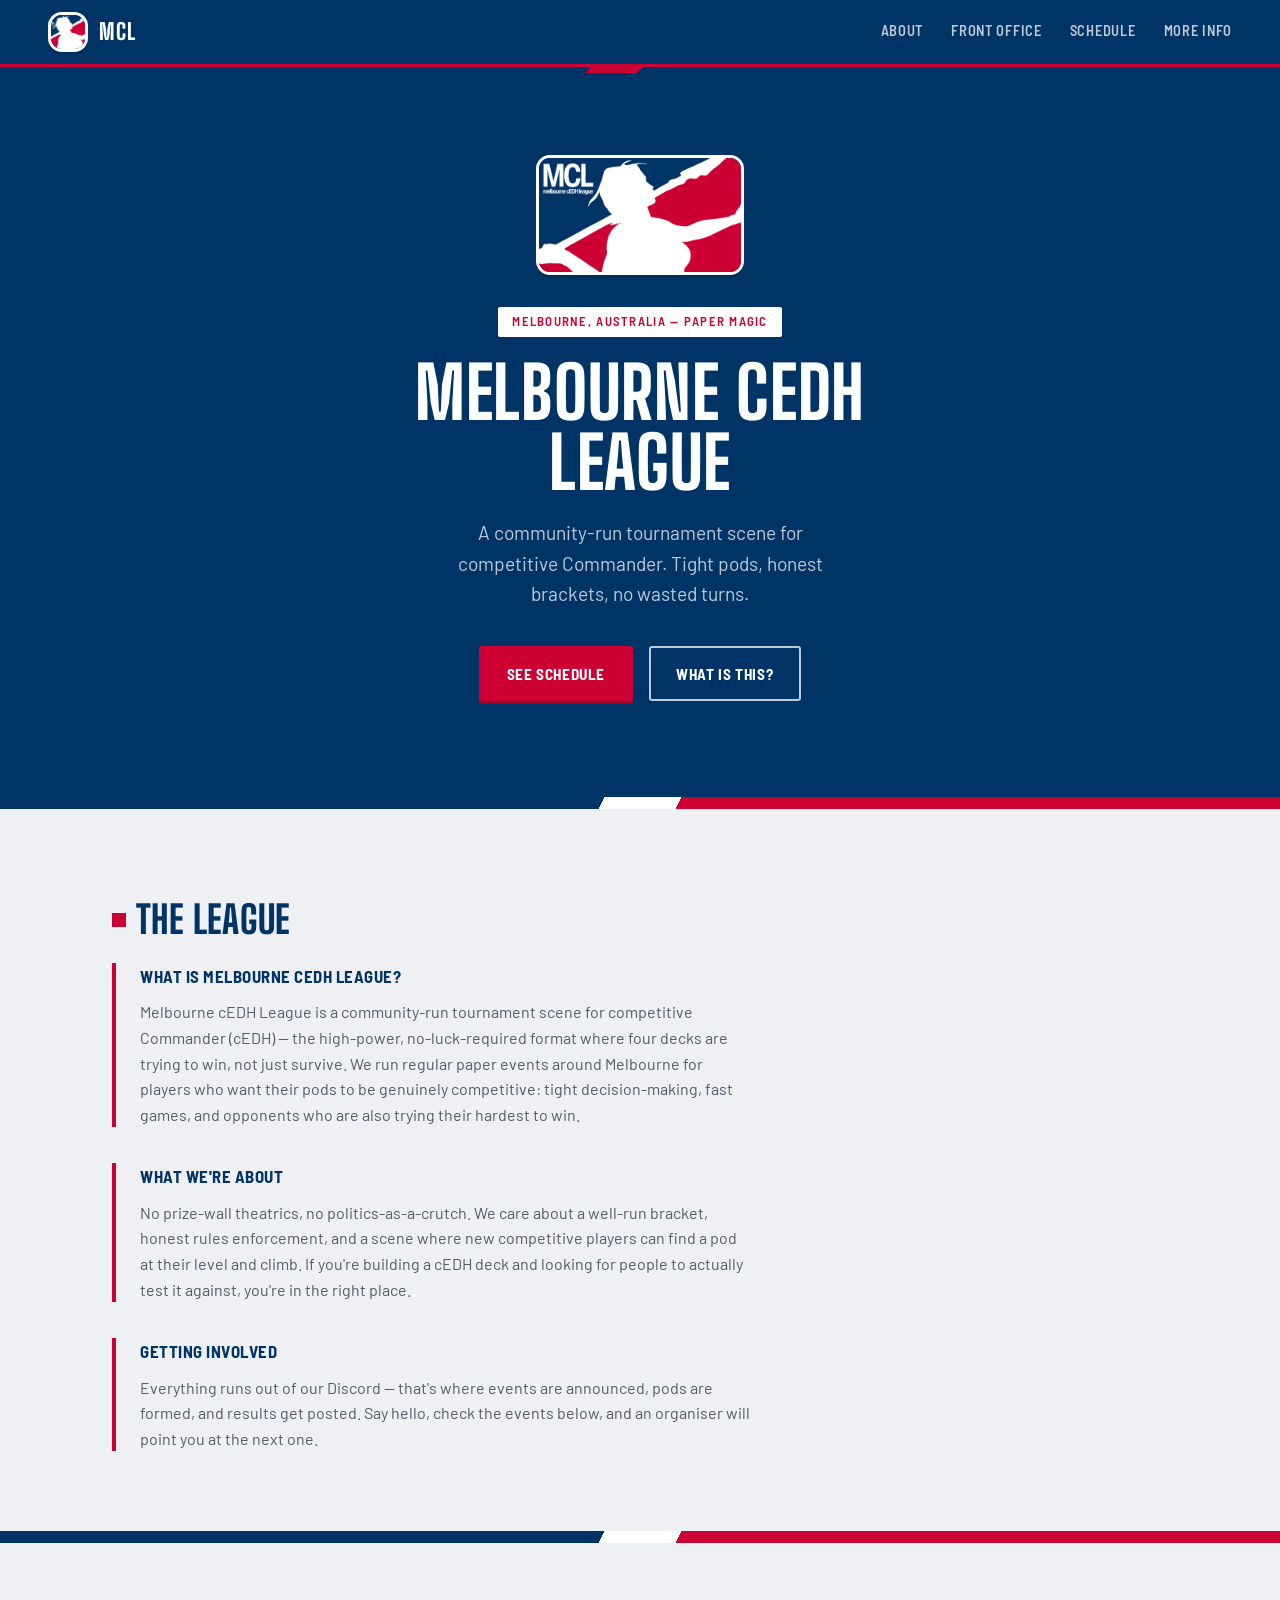
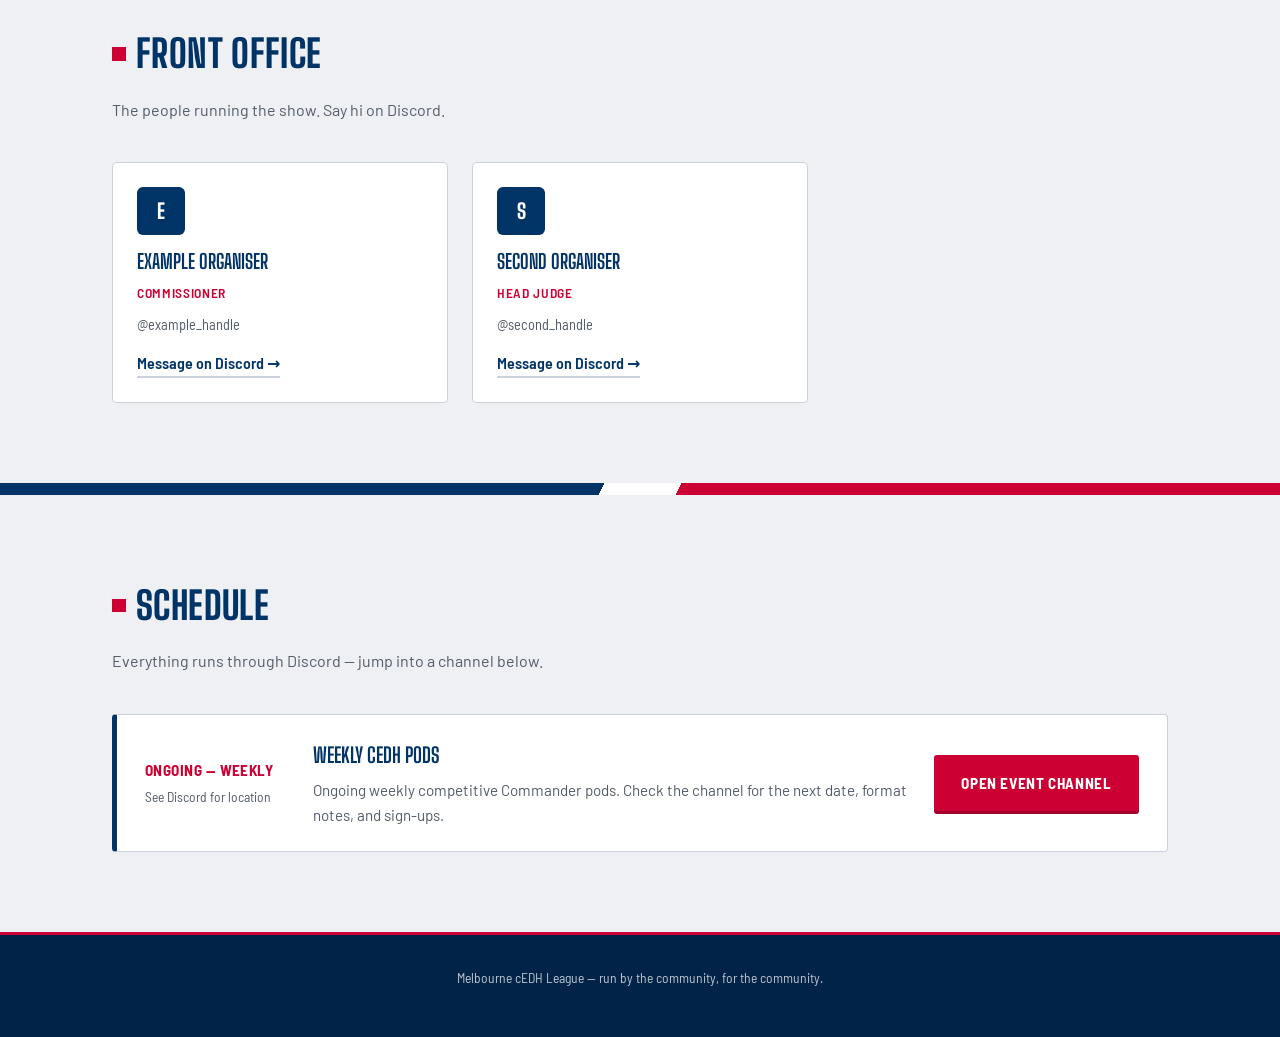
==== index.html @ 37b0671e "Redesign site with MLB-style branding, add More Info page Replace the neon-poster look with a navy/r" ====
<!doctype html>
<html lang="en">
<head>
  <meta charset="UTF-8" />
  <meta name="viewport" content="width=device-width, initial-scale=1" />
  <title>Melbourne cEDH League</title>
  <meta name="description" content="Melbourne cEDH League — a community-run competitive Commander tournament scene in Melbourne, Australia." />

  <link rel="icon" href="assets/favicon.svg" type="image/svg+xml" />

  <link rel="preconnect" href="https://fonts.googleapis.com" />
  <link rel="preconnect" href="https://fonts.gstatic.com" crossorigin />
  <link href="https://fonts.googleapis.com/css2?family=Big+Shoulders+Display:wght@700;800&family=Barlow:wght@400;500;600&family=Barlow+Semi+Condensed:wght@600;700&display=swap" rel="stylesheet" />

  <link rel="stylesheet" href="css/style.css" />
</head>
<body>
  <header class="site-header">
    <a class="brand" href="index.html#top" aria-label="Melbourne cEDH League — home">
      <span class="brand-patch patch-frame" aria-hidden="true"><img src="logo.png" alt="" /></span>
      <span class="brand-text" aria-hidden="true">MCL</span>
    </a>
    <nav class="site-nav">
      <a href="#about">About</a>
      <a href="#organisers">Front Office</a>
      <a href="#events">Schedule</a>
      <a href="info.html">More Info</a>
    </nav>
  </header>

  <main id="top">
    <section class="hero">
      <div class="hero-inner">
        <span class="hero-patch patch-frame" aria-hidden="true">
          <img src="logo.png" alt="Melbourne cEDH League" />
        </span>
        <p class="eyebrow">Melbourne, Australia — paper Magic</p>
        <h1 class="nameplate">Melbourne cEDH League</h1>
        <p class="hero-sub">
          A community-run tournament scene for competitive Commander.
          Tight pods, honest brackets, no wasted turns.
        </p>
        <div class="hero-actions">
          <a class="btn btn-primary" href="#events">See schedule</a>
          <a class="btn btn-ghost" href="#about">What is this?</a>
        </div>
      </div>
    </section>

    <div class="diagonal-rule" aria-hidden="true"></div>

    <section id="about" class="section">
      <h2 class="section-title">The League</h2>
      <div id="about-content" class="about-grid">
        <p class="loading">Loading…</p>
      </div>
    </section>

    <div class="diagonal-rule" aria-hidden="true"></div>

    <section id="organisers" class="section">
      <h2 class="section-title">Front Office</h2>
      <p class="section-lede">The people running the show. Say hi on Discord.</p>
      <ul id="organisers-list" class="roster-grid" role="list">
        <li class="loading">Loading…</li>
      </ul>
    </section>

    <div class="diagonal-rule" aria-hidden="true"></div>

    <section id="events" class="section">
      <h2 class="section-title">Schedule</h2>
      <p class="section-lede">Everything runs through Discord — jump into a channel below.</p>
      <ul id="events-list" class="schedule-list" role="list">
        <li class="loading">Loading…</li>
      </ul>
    </section>
  </main>

  <footer class="site-footer">
    <p>Melbourne cEDH League — run by the community, for the community.</p>
  </footer>

  <script src="vendor/js-yaml.min.js"></script>
  <script src="js/main.js"></script>
</body>
</html>
---- css/style.css ----
/* ========================================================================
   Melbourne cEDH League — tokens
   Palette sampled directly from logo.png (navy / red / white split).
   ======================================================================== */

:root {
  --navy: #003366;
  --navy-deep: #002347;
  --red: #cc0033;
  --red-deep: #a3002a;
  --chalk: #ffffff;
  --paper: #eef0f4;
  --ink: #14181f;
  --ink-dim: #525b68;
  --rule: #cbd2dc;
  --on-navy-dim: rgba(255, 255, 255, 0.74);

  --font-display: "Big Shoulders Display", system-ui, sans-serif;
  --font-body: "Barlow", system-ui, sans-serif;
  --font-utility: "Barlow Semi Condensed", system-ui, sans-serif;

  --max-w: 72rem;
  --edge: clamp(1.25rem, 4vw, 3rem);
  --radius: 14px;
}

/* ========================================================================
   Reset
   ======================================================================== */

*, *::before, *::after { box-sizing: border-box; }
html { color-scheme: light; }

body {
  margin: 0;
  background: var(--paper);
  color: var(--ink);
  font-family: var(--font-body);
  font-size: 1rem;
  line-height: 1.6;
  -webkit-font-smoothing: antialiased;
}

h1, h2, h3, p, ul { margin: 0; }
ul { padding: 0; list-style: none; }
a { color: inherit; }
img { max-width: 100%; display: block; }

a:focus-visible,
button:focus-visible,
summary:focus-visible {
  outline: 3px solid var(--red);
  outline-offset: 3px;
}

@media (prefers-reduced-motion: reduce) {
  *, *::before, *::after {
    animation-duration: 0.001ms !important;
    animation-iteration-count: 1 !important;
    transition-duration: 0.001ms !important;
  }
}

/* ========================================================================
   Patch frame — the signature element: a rounded, keylined plaque, the way
   the logo's own rectangle would sit on a jersey sleeve. Used for the header
   lockup, the hero mark, roster monograms, and the More Info doc callout.
   ======================================================================== */

.patch-frame {
  display: block;
  border-radius: var(--radius);
  overflow: hidden;
  background: var(--navy);
  border: 3px solid var(--chalk);
  box-shadow: 0 2px 0 rgba(0, 0, 0, 0.15);
}

/* ========================================================================
   Header
   ======================================================================== */

.site-header {
  position: sticky;
  top: 0;
  z-index: 100;
  display: flex;
  align-items: center;
  justify-content: space-between;
  gap: 1rem;
  padding: 0.75rem var(--edge);
  background: var(--navy);
  border-bottom: 3px solid var(--red);
}

.brand {
  display: flex;
  align-items: center;
  gap: 0.7rem;
  text-decoration: none;
}

.brand-patch {
  width: 2.5rem;
  height: 2.5rem;
  flex: none;
}

.brand-patch img {
  width: 100%;
  height: 100%;
  object-fit: cover;
}

.brand-text {
  font-family: var(--font-display);
  font-weight: 800;
  text-transform: uppercase;
  letter-spacing: 0.06em;
  font-size: 1.4rem;
  line-height: 1;
  color: var(--chalk);
}

.site-nav {
  display: flex;
  gap: clamp(0.9rem, 3vw, 1.75rem);
  font-family: var(--font-utility);
  font-weight: 600;
  font-size: 0.9rem;
  text-transform: uppercase;
  letter-spacing: 0.05em;
}

.site-nav a {
  text-decoration: none;
  color: var(--on-navy-dim);
  position: relative;
  padding-bottom: 3px;
  transition: color 0.15s ease;
}

.site-nav a::after {
  content: "";
  position: absolute;
  left: 0;
  right: 100%;
  bottom: -3px;
  height: 3px;
  background: var(--red);
  transition: right 0.2s ease;
}

.site-nav a:hover,
.site-nav a:focus-visible,
.site-nav a[aria-current="page"] {
  color: var(--chalk);
}

.site-nav a:hover::after,
.site-nav a:focus-visible::after,
.site-nav a[aria-current="page"]::after {
  right: 0;
}

@media (max-width: 30rem) {
  .site-header {
    flex-wrap: wrap;
    row-gap: 0.6rem;
  }

  .site-nav {
    width: 100%;
    justify-content: center;
    gap: 0.6rem 1.1rem;
    font-size: 0.8rem;
  }

  .site-nav a {
    white-space: nowrap;
  }
}

/* ========================================================================
   Hero
   ======================================================================== */

.hero {
  padding: clamp(3rem, 9vw, 5.5rem) var(--edge) clamp(3.5rem, 9vw, 6rem);
  background:
    linear-gradient(135deg, var(--navy) 46%, var(--red) 46%, var(--red) 50%, var(--navy) 50%) top / 100% 6px no-repeat,
    var(--navy);
  text-align: center;
}

.hero-inner {
  max-width: 40rem;
  margin: 0 auto;
  display: flex;
  flex-direction: column;
  align-items: center;
}

.hero-patch {
  width: clamp(9rem, 28vw, 13rem);
  margin-bottom: 2rem;
}

.eyebrow {
  font-family: var(--font-utility);
  font-weight: 600;
  color: var(--red);
  background: var(--chalk);
  display: inline-block;
  padding: 0.3rem 0.9rem;
  letter-spacing: 0.1em;
  text-transform: uppercase;
  font-size: 0.8rem;
  margin-bottom: 1.25rem;
  border-radius: 2px;
}

h1.nameplate {
  font-family: var(--font-display);
  font-weight: 800;
  font-size: clamp(2.4rem, 8vw, 4.5rem);
  line-height: 0.98;
  letter-spacing: 0.01em;
  text-transform: uppercase;
  color: var(--chalk);
  margin: 0 0 1.25rem;
}

.hero-sub {
  font-size: clamp(1.05rem, 2vw, 1.2rem);
  color: var(--on-navy-dim);
  max-width: 38ch;
  margin-bottom: 2.25rem;
}

.hero-actions {
  display: flex;
  flex-wrap: wrap;
  justify-content: center;
  gap: 1rem;
}

/* ========================================================================
   Buttons
   ======================================================================== */

.btn {
  display: inline-flex;
  align-items: center;
  gap: 0.5rem;
  padding: 0.85rem 1.6rem;
  font-family: var(--font-utility);
  font-weight: 700;
  font-size: 0.95rem;
  text-transform: uppercase;
  letter-spacing: 0.04em;
  text-decoration: none;
  border-radius: 3px;
  border: 2px solid transparent;
  transition: transform 0.15s ease, box-shadow 0.15s ease, background 0.15s ease;
}

.btn-primary {
  background: var(--red);
  color: var(--chalk);
  box-shadow: 0 3px 0 var(--red-deep);
}

.btn-primary:hover {
  background: var(--red-deep);
  transform: translateY(-2px);
  box-shadow: 0 5px 0 var(--red-deep);
}

.btn-primary:active {
  transform: translateY(0);
  box-shadow: 0 1px 0 var(--red-deep);
}

.btn-ghost {
  background: transparent;
  color: var(--chalk);
  border-color: var(--on-navy-dim);
}

.btn-ghost:hover {
  border-color: var(--chalk);
  background: rgba(255, 255, 255, 0.08);
}

/* On paper backgrounds, ghost buttons need dark ink instead of chalk */
.section .btn-ghost {
  color: var(--navy);
  border-color: var(--rule);
}

.section .btn-ghost:hover {
  border-color: var(--navy);
  background: rgba(0, 51, 102, 0.06);
}

/* ========================================================================
   Diagonal rule — the logo's white diagonal, restated as a section divider
   ======================================================================== */

.diagonal-rule {
  height: 12px;
  background: linear-gradient(
    115deg,
    var(--navy) 0%, var(--navy) 47%,
    var(--chalk) 47%, var(--chalk) 53%,
    var(--red) 53%, var(--red) 100%
  );
}

/* ========================================================================
   Section scaffolding
   ======================================================================== */

.section {
  max-width: var(--max-w);
  margin: 0 auto;
  padding: clamp(3rem, 8vw, 5rem) var(--edge);
}

.section-title {
  display: flex;
  align-items: center;
  gap: 0.65rem;
  font-family: var(--font-display);
  font-weight: 800;
  font-size: clamp(1.7rem, 4vw, 2.4rem);
  text-transform: uppercase;
  letter-spacing: 0.01em;
  color: var(--navy);
  margin-bottom: 0.75rem;
}

.section-title::before {
  content: "";
  width: 0.85rem;
  height: 0.85rem;
  background: var(--red);
  flex: none;
}

.section-lede {
  color: var(--ink-dim);
  max-width: 50ch;
  margin-bottom: 2.5rem;
}

.loading {
  font-family: var(--font-utility);
  color: var(--ink-dim);
}

/* ========================================================================
   About ("The League")
   ======================================================================== */

.about-grid {
  display: grid;
  gap: 2.25rem;
}

.about-block {
  border-left: 4px solid var(--red);
  padding-left: 1.5rem;
}

.about-block h3 {
  font-family: var(--font-utility);
  font-weight: 700;
  font-size: 1.05rem;
  color: var(--navy);
  text-transform: uppercase;
  letter-spacing: 0.03em;
  margin-bottom: 0.6rem;
}

.about-block p {
  color: var(--ink-dim);
  max-width: 68ch;
  white-space: pre-line;
}

/* ========================================================================
   Front Office (organisers)
   ======================================================================== */

.roster-grid {
  display: grid;
  grid-template-columns: repeat(auto-fill, minmax(16rem, 1fr));
  gap: 1.5rem;
}

.roster-card {
  background: var(--chalk);
  border: 1px solid var(--rule);
  border-radius: 4px;
  padding: 1.5rem;
  display: flex;
  flex-direction: column;
  gap: 0.6rem;
}

.roster-monogram {
  width: 3rem;
  height: 3rem;
  display: grid;
  place-items: center;
  background: var(--navy);
  border-radius: 6px;
  font-family: var(--font-display);
  font-weight: 800;
  font-size: 1.3rem;
  color: var(--chalk);
  margin-bottom: 0.4rem;
}

.roster-card h3 {
  font-family: var(--font-display);
  font-weight: 700;
  font-size: 1.25rem;
  color: var(--navy);
  text-transform: uppercase;
  line-height: 1.05;
}

.roster-role {
  font-family: var(--font-utility);
  font-weight: 600;
  color: var(--red);
  text-transform: uppercase;
  letter-spacing: 0.05em;
  font-size: 0.85rem;
}

.roster-handle {
  font-family: var(--font-utility);
  color: var(--ink-dim);
  font-size: 0.9rem;
}

.roster-link {
  text-decoration: none;
  font-family: var(--font-utility);
  font-weight: 600;
  color: var(--navy);
  border-bottom: 2px solid var(--rule);
  align-self: flex-start;
  margin-top: 0.25rem;
  transition: color 0.15s ease, border-color 0.15s ease;
}

.roster-link:hover,
.roster-link:focus-visible {
  color: var(--red);
  border-color: var(--red);
}

/* ========================================================================
   Schedule (events)
   ======================================================================== */

.schedule-list {
  display: flex;
  flex-direction: column;
  gap: 1.25rem;
}

.schedule-row {
  background: var(--chalk);
  border: 1px solid var(--rule);
  border-left: 5px solid var(--navy);
  border-radius: 4px;
  padding: 1.5rem 1.75rem;
  display: grid;
  grid-template-columns: 9rem 1fr auto;
  gap: 1.5rem;
  align-items: center;
}

.schedule-when {
  font-family: var(--font-utility);
  font-variant-numeric: tabular-nums;
}

.schedule-date {
  font-weight: 700;
  color: var(--red);
  text-transform: uppercase;
  letter-spacing: 0.03em;
  font-size: 0.95rem;
}

.schedule-venue {
  color: var(--ink-dim);
  font-size: 0.85rem;
  margin-top: 0.2rem;
}

.schedule-body h3 {
  font-family: var(--font-display);
  font-weight: 700;
  font-size: 1.3rem;
  color: var(--navy);
  text-transform: uppercase;
  margin-bottom: 0.4rem;
}

.schedule-body p {
  color: var(--ink-dim);
  font-size: 0.95rem;
  white-space: pre-line;
}

.schedule-row .btn {
  justify-self: end;
}

@media (max-width: 42rem) {
  .schedule-row {
    grid-template-columns: 1fr;
    justify-items: start;
  }

  .schedule-row .btn {
    justify-self: start;
  }
}

/* ========================================================================
   More Info page
   ======================================================================== */

.page-hero {
  padding: clamp(2.5rem, 7vw, 4rem) var(--edge);
  background:
    linear-gradient(135deg, var(--navy) 46%, var(--red) 46%, var(--red) 50%, var(--navy) 50%) top / 100% 6px no-repeat,
    var(--navy);
  text-align: center;
}

.page-hero .nameplate {
  font-family: var(--font-display);
  font-weight: 800;
  font-size: clamp(2rem, 6vw, 3.2rem);
  text-transform: uppercase;
  color: var(--chalk);
  margin-bottom: 0.5rem;
}

.page-hero p {
  color: var(--on-navy-dim);
  max-width: 42ch;
  margin: 0 auto;
}

.primer-grid {
  display: grid;
  gap: 2.25rem;
}

.primer-block {
  border-left: 4px solid var(--navy);
  padding-left: 1.5rem;
}

.primer-block h3 {
  font-family: var(--font-utility);
  font-weight: 700;
  font-size: 1.05rem;
  color: var(--navy);
  text-transform: uppercase;
  letter-spacing: 0.03em;
  margin-bottom: 0.6rem;
}

.primer-block p {
  color: var(--ink-dim);
  max-width: 68ch;
  white-space: pre-line;
}

.faq-list {
  display: flex;
  flex-direction: column;
  gap: 0.75rem;
}

.faq-item {
  background: var(--chalk);
  border: 1px solid var(--rule);
  border-radius: 4px;
  overflow: hidden;
}

.faq-item summary {
  cursor: pointer;
  list-style: none;
  padding: 1.1rem 1.5rem;
  font-family: var(--font-utility);
  font-weight: 700;
  font-size: 1.02rem;
  color: var(--navy);
  display: flex;
  align-items: center;
  gap: 0.75rem;
}

.faq-item summary::-webkit-details-marker { display: none; }

.faq-item summary::before {
  content: "";
  flex: none;
  width: 0.65rem;
  height: 0.65rem;
  background: var(--red);
  transform: rotate(45deg);
  transition: transform 0.15s ease;
}

.faq-item[open] summary::before {
  transform: rotate(90deg);
}

.faq-item p {
  padding: 0 1.5rem 1.25rem calc(1.5rem + 0.65rem + 0.75rem);
  color: var(--ink-dim);
  white-space: pre-line;
}

.doc-callout {
  background: var(--navy);
  border-radius: var(--radius);
  border: 3px solid var(--chalk);
  box-shadow: 0 2px 0 rgba(0, 0, 0, 0.15);
  padding: clamp(1.75rem, 5vw, 2.5rem);
  text-align: center;
}

.doc-callout p {
  color: var(--on-navy-dim);
  max-width: 46ch;
  margin: 0 auto 1.5rem;
}

.doc-callout .btn-primary {
  box-shadow: 0 3px 0 var(--red-deep);
}

/* ========================================================================
   Footer
   ======================================================================== */

.site-footer {
  padding: 2rem var(--edge) 3rem;
  text-align: center;
  font-family: var(--font-utility);
  font-size: 0.85rem;
  color: var(--on-navy-dim);
  background: var(--navy-deep);
  border-top: 3px solid var(--red);
}
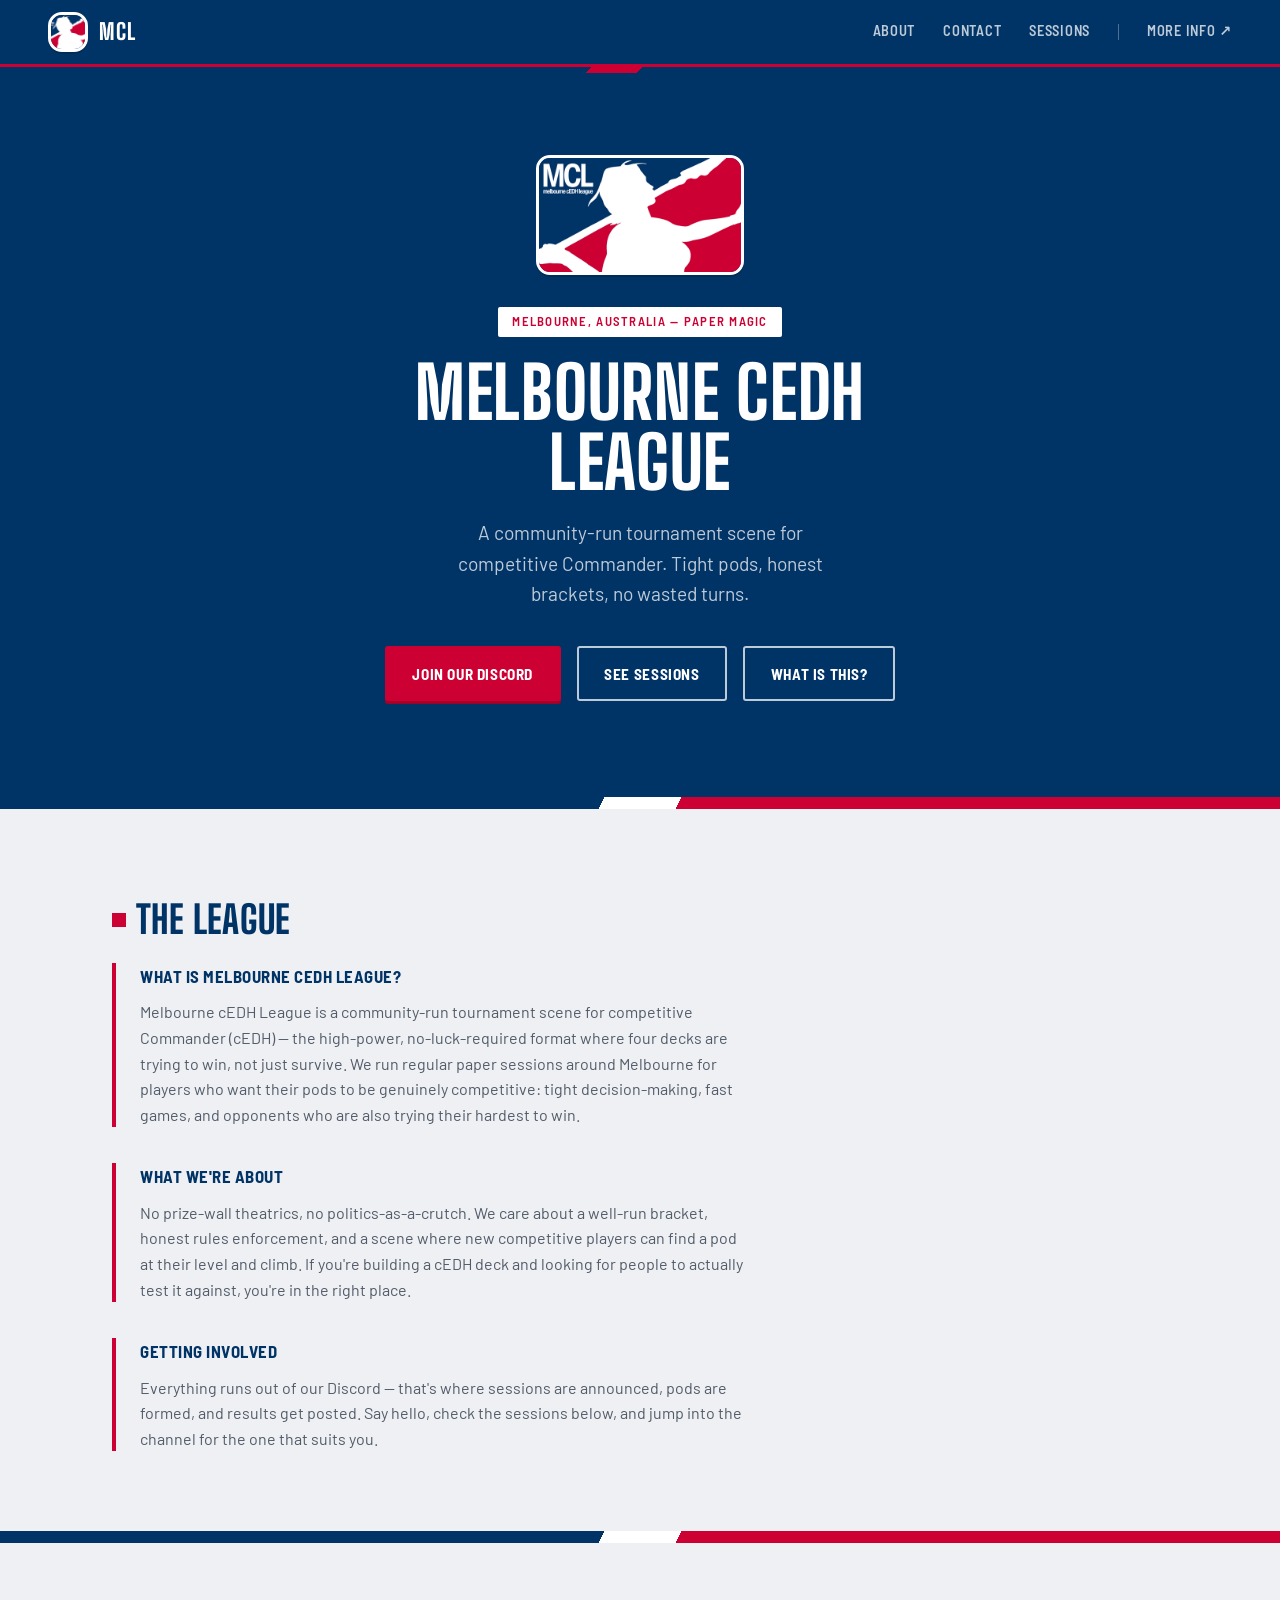
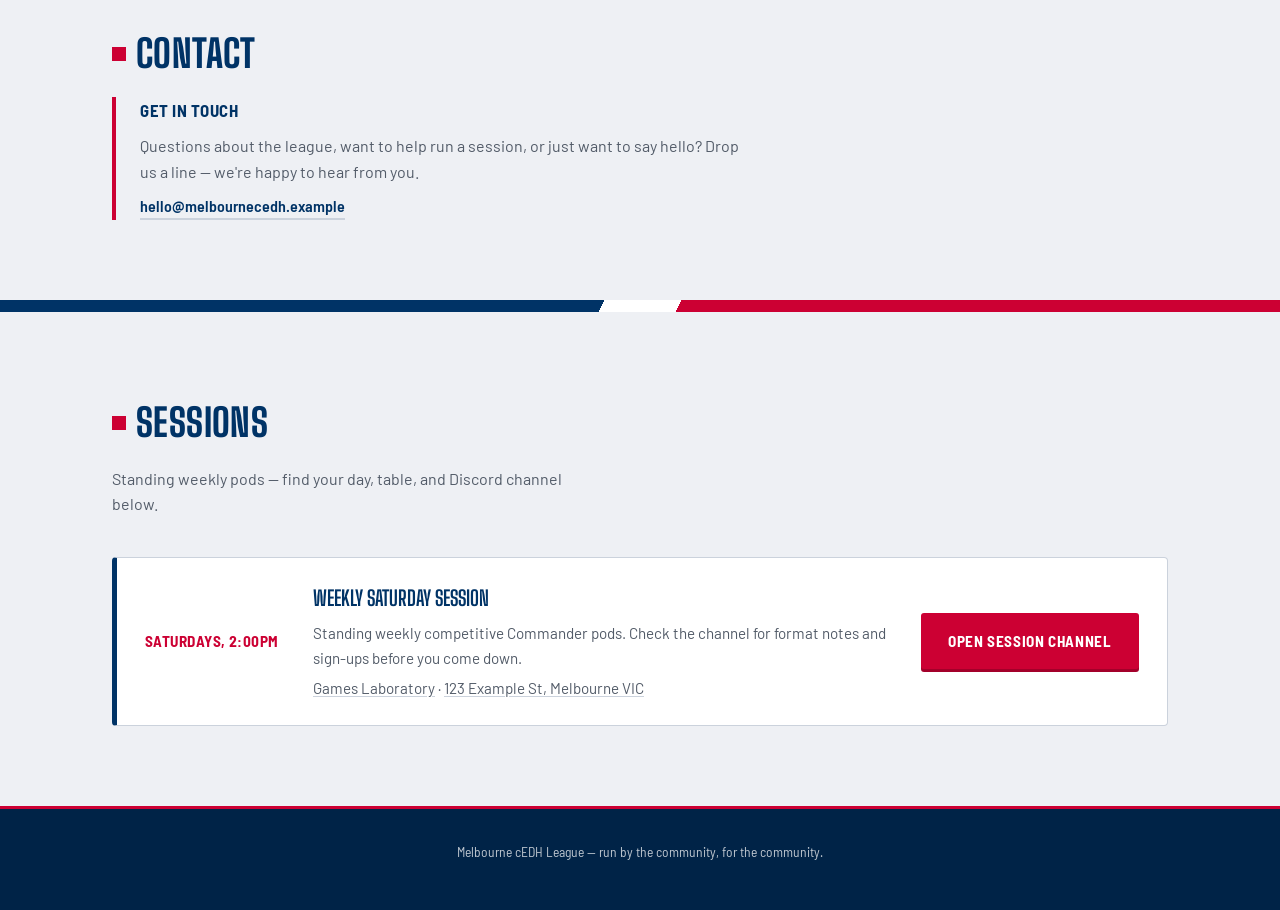
==== commit ec4f69d6: "Replace Front Office with Contact, reframe events as standing Sessions Front Office (organiser roste" ====
--- a/index.html
+++ b/index.html
@@ -22,9 +22,10 @@
     </a>
     <nav class="site-nav">
       <a href="#about">About</a>
-      <a href="#organisers">Front Office</a>
-      <a href="#events">Schedule</a>
-      <a href="info.html">More Info</a>
+      <a href="#contact">Contact</a>
+      <a href="#sessions">Sessions</a>
+      <span class="nav-divider" aria-hidden="true"></span>
+      <a href="info.html">More Info <span aria-hidden="true">↗</span></a>
     </nav>
   </header>
 
@@ -41,7 +42,8 @@
           Tight pods, honest brackets, no wasted turns.
         </p>
         <div class="hero-actions">
-          <a class="btn btn-primary" href="#events">See schedule</a>
+          <a class="btn btn-primary" href="https://discord.gg/BtbW4StcfY" target="_blank" rel="noopener noreferrer">Join our Discord</a>
+          <a class="btn btn-ghost" href="#sessions">See sessions</a>
           <a class="btn btn-ghost" href="#about">What is this?</a>
         </div>
       </div>
@@ -58,20 +60,19 @@
 
     <div class="diagonal-rule" aria-hidden="true"></div>
 
-    <section id="organisers" class="section">
-      <h2 class="section-title">Front Office</h2>
-      <p class="section-lede">The people running the show. Say hi on Discord.</p>
-      <ul id="organisers-list" class="roster-grid" role="list">
-        <li class="loading">Loading…</li>
-      </ul>
+    <section id="contact" class="section">
+      <h2 class="section-title">Contact</h2>
+      <div id="contact-content" class="about-grid">
+        <p class="loading">Loading…</p>
+      </div>
     </section>
 
     <div class="diagonal-rule" aria-hidden="true"></div>
 
-    <section id="events" class="section">
-      <h2 class="section-title">Schedule</h2>
-      <p class="section-lede">Everything runs through Discord — jump into a channel below.</p>
-      <ul id="events-list" class="schedule-list" role="list">
+    <section id="sessions" class="section">
+      <h2 class="section-title">Sessions</h2>
+      <p class="section-lede">Standing weekly pods — find your day, table, and Discord channel below.</p>
+      <ul id="sessions-list" class="session-list" role="list">
         <li class="loading">Loading…</li>
       </ul>
     </section>
--- a/css/style.css
+++ b/css/style.css
@@ -124,12 +124,21 @@
 
 .site-nav {
   display: flex;
+  align-items: center;
   gap: clamp(0.9rem, 3vw, 1.75rem);
   font-family: var(--font-utility);
   font-weight: 600;
   font-size: 0.9rem;
   text-transform: uppercase;
   letter-spacing: 0.05em;
+}
+
+.nav-divider {
+  width: 1px;
+  height: 1.1em;
+  background: var(--on-navy-dim);
+  opacity: 0.4;
+  flex: none;
 }
 
 .site-nav a {
@@ -179,6 +188,10 @@
   .site-nav a {
     white-space: nowrap;
   }
+
+  .nav-divider {
+    display: none;
+  }
 }
 
 /* ========================================================================
@@ -390,92 +403,34 @@
   white-space: pre-line;
 }
 
-/* ========================================================================
-   Front Office (organisers)
-   ======================================================================== */
-
-.roster-grid {
-  display: grid;
-  grid-template-columns: repeat(auto-fill, minmax(16rem, 1fr));
-  gap: 1.5rem;
-}
-
-.roster-card {
-  background: var(--chalk);
-  border: 1px solid var(--rule);
-  border-radius: 4px;
-  padding: 1.5rem;
-  display: flex;
-  flex-direction: column;
-  gap: 0.6rem;
-}
-
-.roster-monogram {
-  width: 3rem;
-  height: 3rem;
-  display: grid;
-  place-items: center;
-  background: var(--navy);
-  border-radius: 6px;
-  font-family: var(--font-display);
-  font-weight: 800;
-  font-size: 1.3rem;
-  color: var(--chalk);
-  margin-bottom: 0.4rem;
-}
-
-.roster-card h3 {
-  font-family: var(--font-display);
-  font-weight: 700;
-  font-size: 1.25rem;
-  color: var(--navy);
-  text-transform: uppercase;
-  line-height: 1.05;
-}
-
-.roster-role {
+.contact-link {
+  display: inline-block;
+  text-decoration: none;
   font-family: var(--font-utility);
   font-weight: 600;
-  color: var(--red);
-  text-transform: uppercase;
-  letter-spacing: 0.05em;
-  font-size: 0.85rem;
-}
-
-.roster-handle {
-  font-family: var(--font-utility);
-  color: var(--ink-dim);
-  font-size: 0.9rem;
-}
-
-.roster-link {
-  text-decoration: none;
-  font-family: var(--font-utility);
-  font-weight: 600;
   color: var(--navy);
   border-bottom: 2px solid var(--rule);
-  align-self: flex-start;
-  margin-top: 0.25rem;
+  margin-top: 0.5rem;
   transition: color 0.15s ease, border-color 0.15s ease;
 }
 
-.roster-link:hover,
-.roster-link:focus-visible {
+.contact-link:hover,
+.contact-link:focus-visible {
   color: var(--red);
   border-color: var(--red);
 }
 
 /* ========================================================================
-   Schedule (events)
-   ======================================================================== */
-
-.schedule-list {
+   Sessions (standing weekly slots)
+   ======================================================================== */
+
+.session-list {
   display: flex;
   flex-direction: column;
   gap: 1.25rem;
 }
 
-.schedule-row {
+.session-row {
   background: var(--chalk);
   border: 1px solid var(--rule);
   border-left: 5px solid var(--navy);
@@ -487,12 +442,12 @@
   align-items: center;
 }
 
-.schedule-when {
+.session-when {
   font-family: var(--font-utility);
   font-variant-numeric: tabular-nums;
 }
 
-.schedule-date {
+.session-time {
   font-weight: 700;
   color: var(--red);
   text-transform: uppercase;
@@ -500,13 +455,27 @@
   font-size: 0.95rem;
 }
 
-.schedule-venue {
+.session-venue {
   color: var(--ink-dim);
   font-size: 0.85rem;
-  margin-top: 0.2rem;
-}
-
-.schedule-body h3 {
+  margin-top: 0.4rem;
+}
+
+.session-venue a {
+  color: inherit;
+  text-decoration: underline;
+  text-decoration-color: var(--rule);
+  text-underline-offset: 2px;
+  transition: color 0.15s ease, text-decoration-color 0.15s ease;
+}
+
+.session-venue a:hover,
+.session-venue a:focus-visible {
+  color: var(--navy);
+  text-decoration-color: var(--navy);
+}
+
+.session-body h3 {
   font-family: var(--font-display);
   font-weight: 700;
   font-size: 1.3rem;
@@ -515,23 +484,23 @@
   margin-bottom: 0.4rem;
 }
 
-.schedule-body p {
+.session-body p {
   color: var(--ink-dim);
   font-size: 0.95rem;
   white-space: pre-line;
 }
 
-.schedule-row .btn {
+.session-row .btn {
   justify-self: end;
 }
 
 @media (max-width: 42rem) {
-  .schedule-row {
+  .session-row {
     grid-template-columns: 1fr;
     justify-items: start;
   }
 
-  .schedule-row .btn {
+  .session-row .btn {
     justify-self: start;
   }
 }
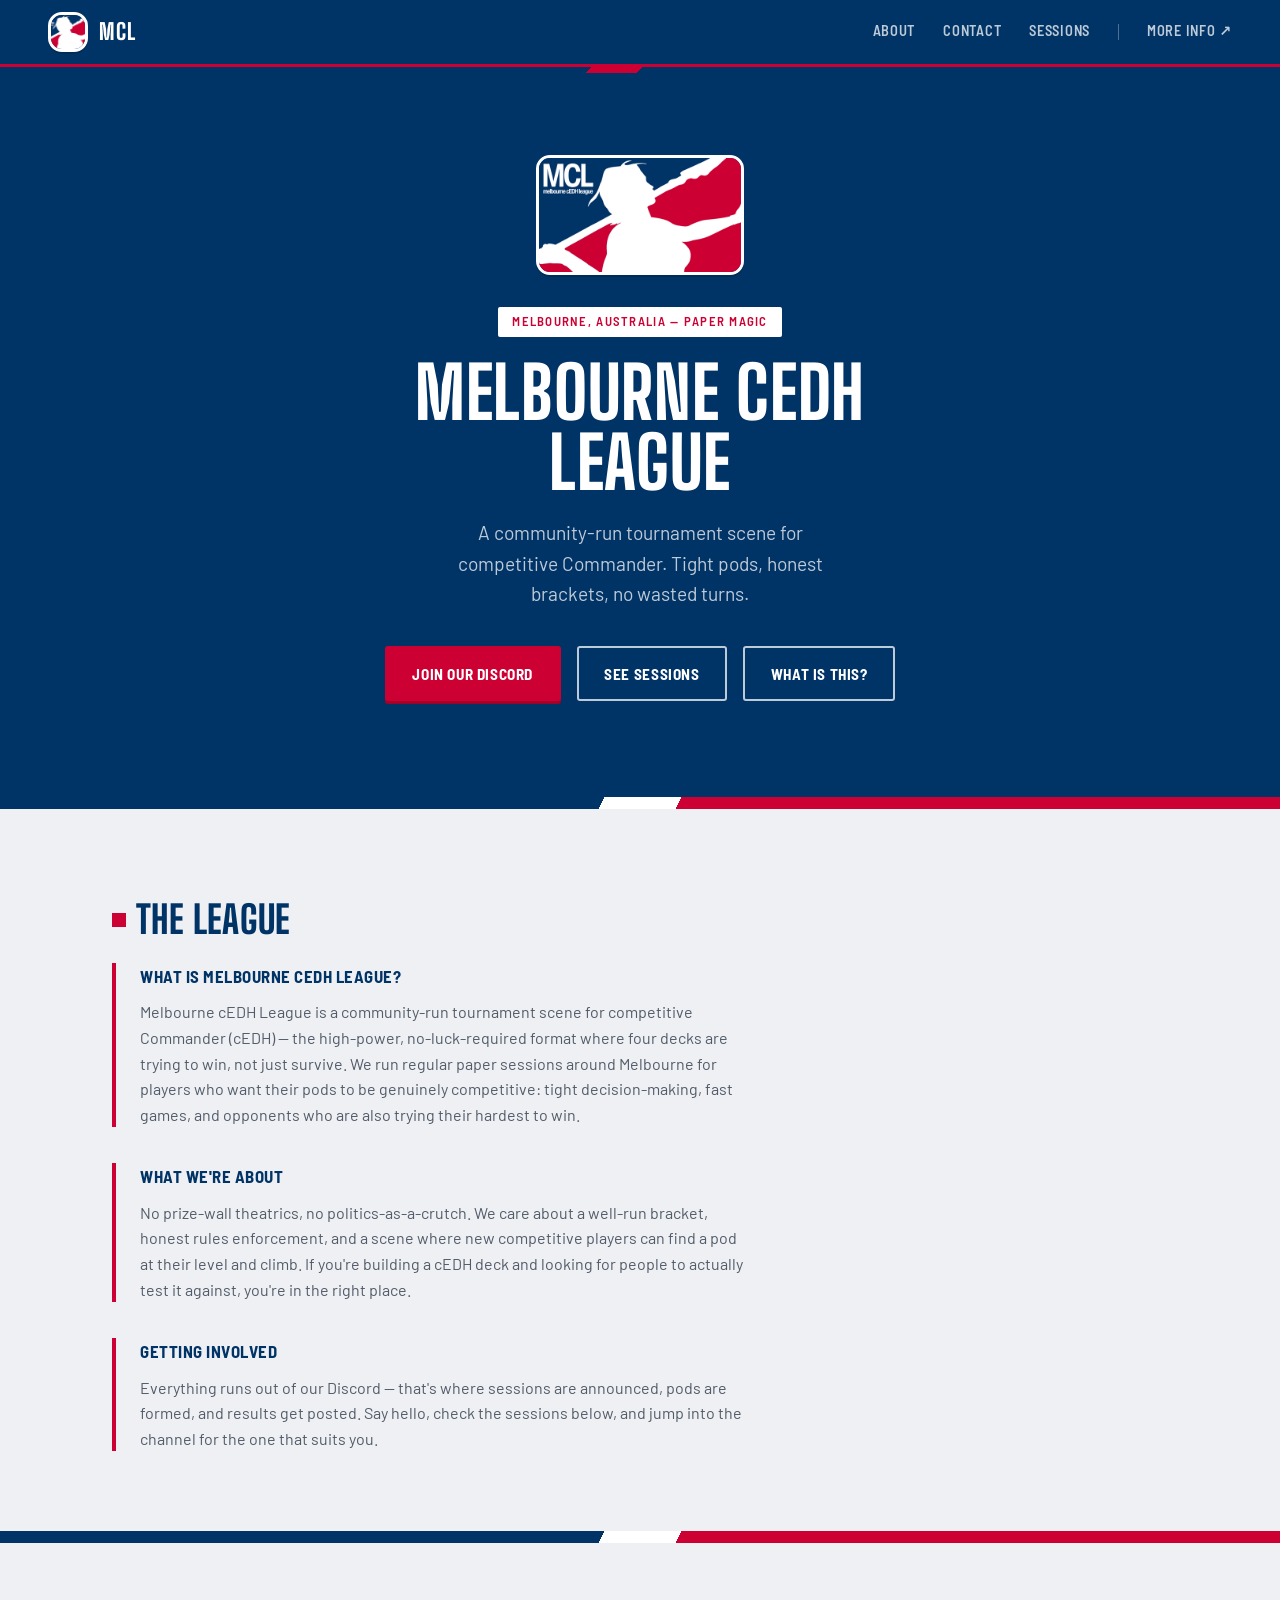
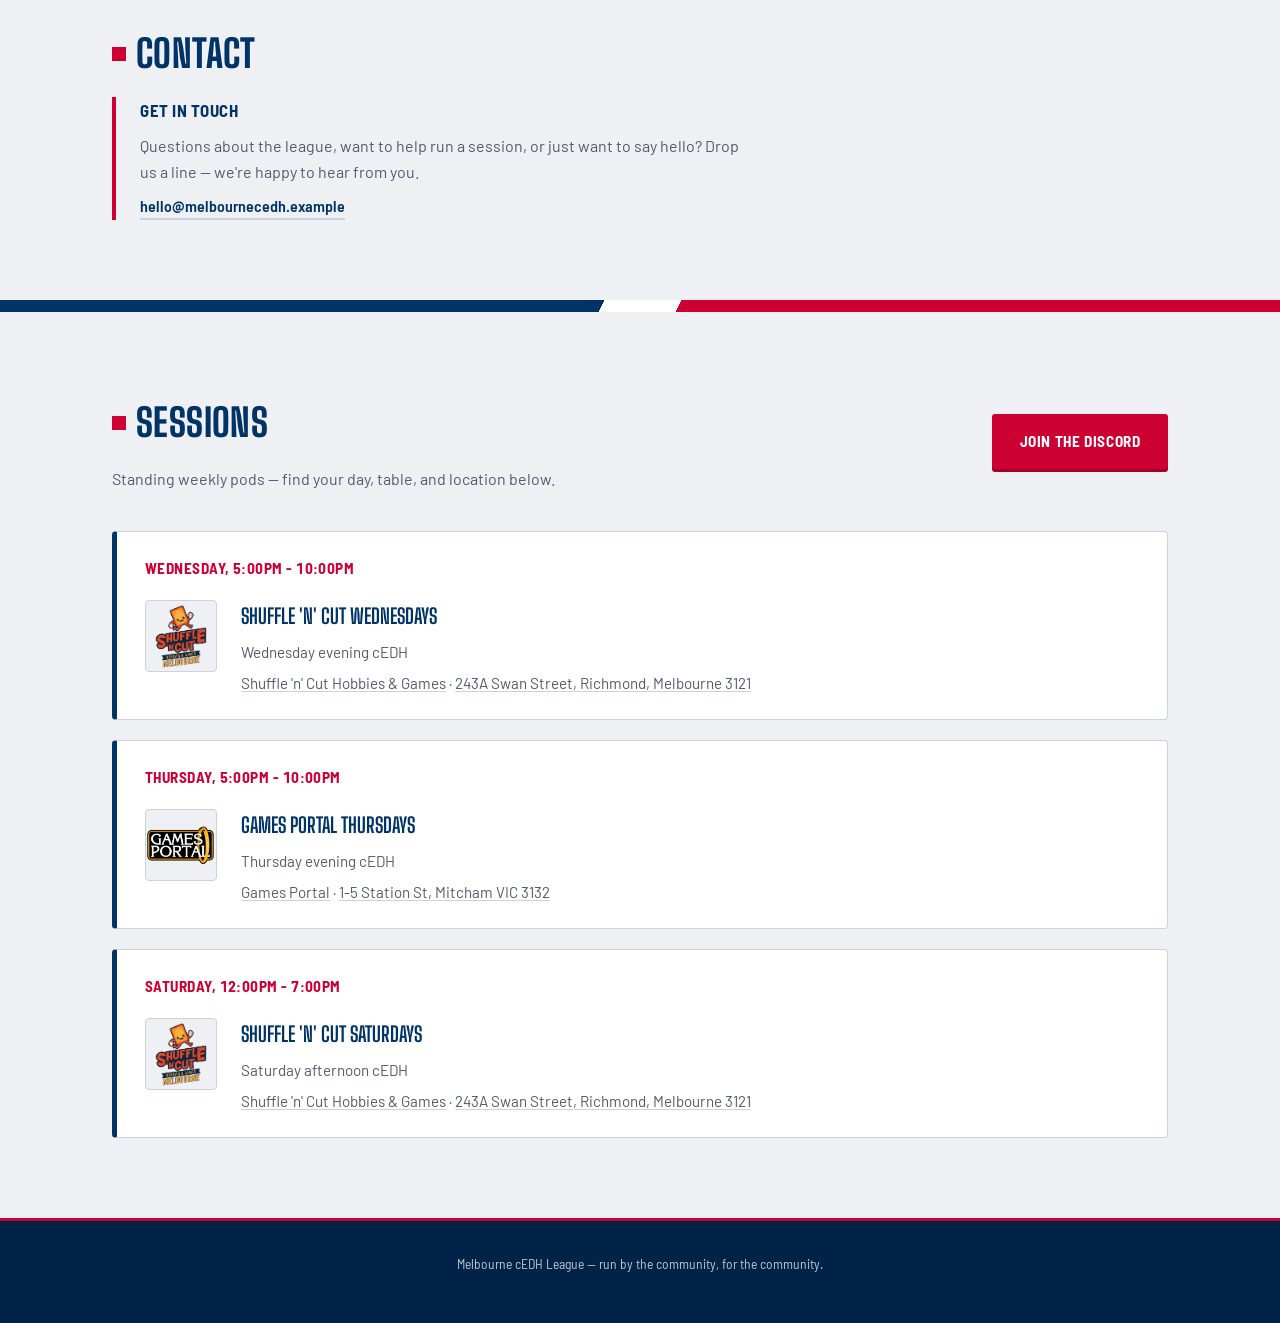
==== commit 2e2e4055: "Add shop logos to session cards, move Discord CTA to section heading Sessions now show a fixed-size," ====
--- a/index.html
+++ b/index.html
@@ -70,8 +70,13 @@
     <div class="diagonal-rule" aria-hidden="true"></div>
 
     <section id="sessions" class="section">
-      <h2 class="section-title">Sessions</h2>
-      <p class="section-lede">Standing weekly pods — find your day, table, and Discord channel below.</p>
+      <div class="section-head">
+        <div>
+          <h2 class="section-title">Sessions</h2>
+          <p class="section-lede">Standing weekly pods — find your day, table, and location below.</p>
+        </div>
+        <div id="sessions-cta"></div>
+      </div>
       <ul id="sessions-list" class="session-list" role="list">
         <li class="loading">Loading…</li>
       </ul>
--- a/css/style.css
+++ b/css/style.css
@@ -341,6 +341,19 @@
   padding: clamp(3rem, 8vw, 5rem) var(--edge);
 }
 
+.section-head {
+  display: flex;
+  align-items: center;
+  justify-content: space-between;
+  flex-wrap: wrap;
+  gap: 1rem 1.5rem;
+  margin-bottom: 2.5rem;
+}
+
+.section-head .section-lede {
+  margin-bottom: 0;
+}
+
 .section-title {
   display: flex;
   align-items: center;
@@ -436,23 +449,48 @@
   border-left: 5px solid var(--navy);
   border-radius: 4px;
   padding: 1.5rem 1.75rem;
-  display: grid;
-  grid-template-columns: 9rem 1fr auto;
-  gap: 1.5rem;
-  align-items: center;
-}
-
-.session-when {
+  display: flex;
+  flex-direction: column;
+  gap: 1.25rem;
+}
+
+.session-time {
   font-family: var(--font-utility);
   font-variant-numeric: tabular-nums;
-}
-
-.session-time {
   font-weight: 700;
   color: var(--red);
   text-transform: uppercase;
   letter-spacing: 0.03em;
   font-size: 0.95rem;
+}
+
+.session-main {
+  display: flex;
+  align-items: flex-start;
+  gap: 1.5rem;
+}
+
+.session-logo {
+  flex-shrink: 0;
+  width: 4.5rem;
+  height: 4.5rem;
+  display: flex;
+  align-items: center;
+  justify-content: center;
+  background: var(--paper);
+  border: 1px solid var(--rule);
+  border-radius: 4px;
+  overflow: hidden;
+}
+
+.session-logo img {
+  max-width: 100%;
+  max-height: 100%;
+  object-fit: contain;
+}
+
+.session-body {
+  min-width: 0;
 }
 
 .session-venue {
@@ -490,18 +528,9 @@
   white-space: pre-line;
 }
 
-.session-row .btn {
-  justify-self: end;
-}
-
-@media (max-width: 42rem) {
-  .session-row {
-    grid-template-columns: 1fr;
-    justify-items: start;
-  }
-
-  .session-row .btn {
-    justify-self: start;
+@media (max-width: 26rem) {
+  .session-main {
+    flex-direction: column;
   }
 }
 
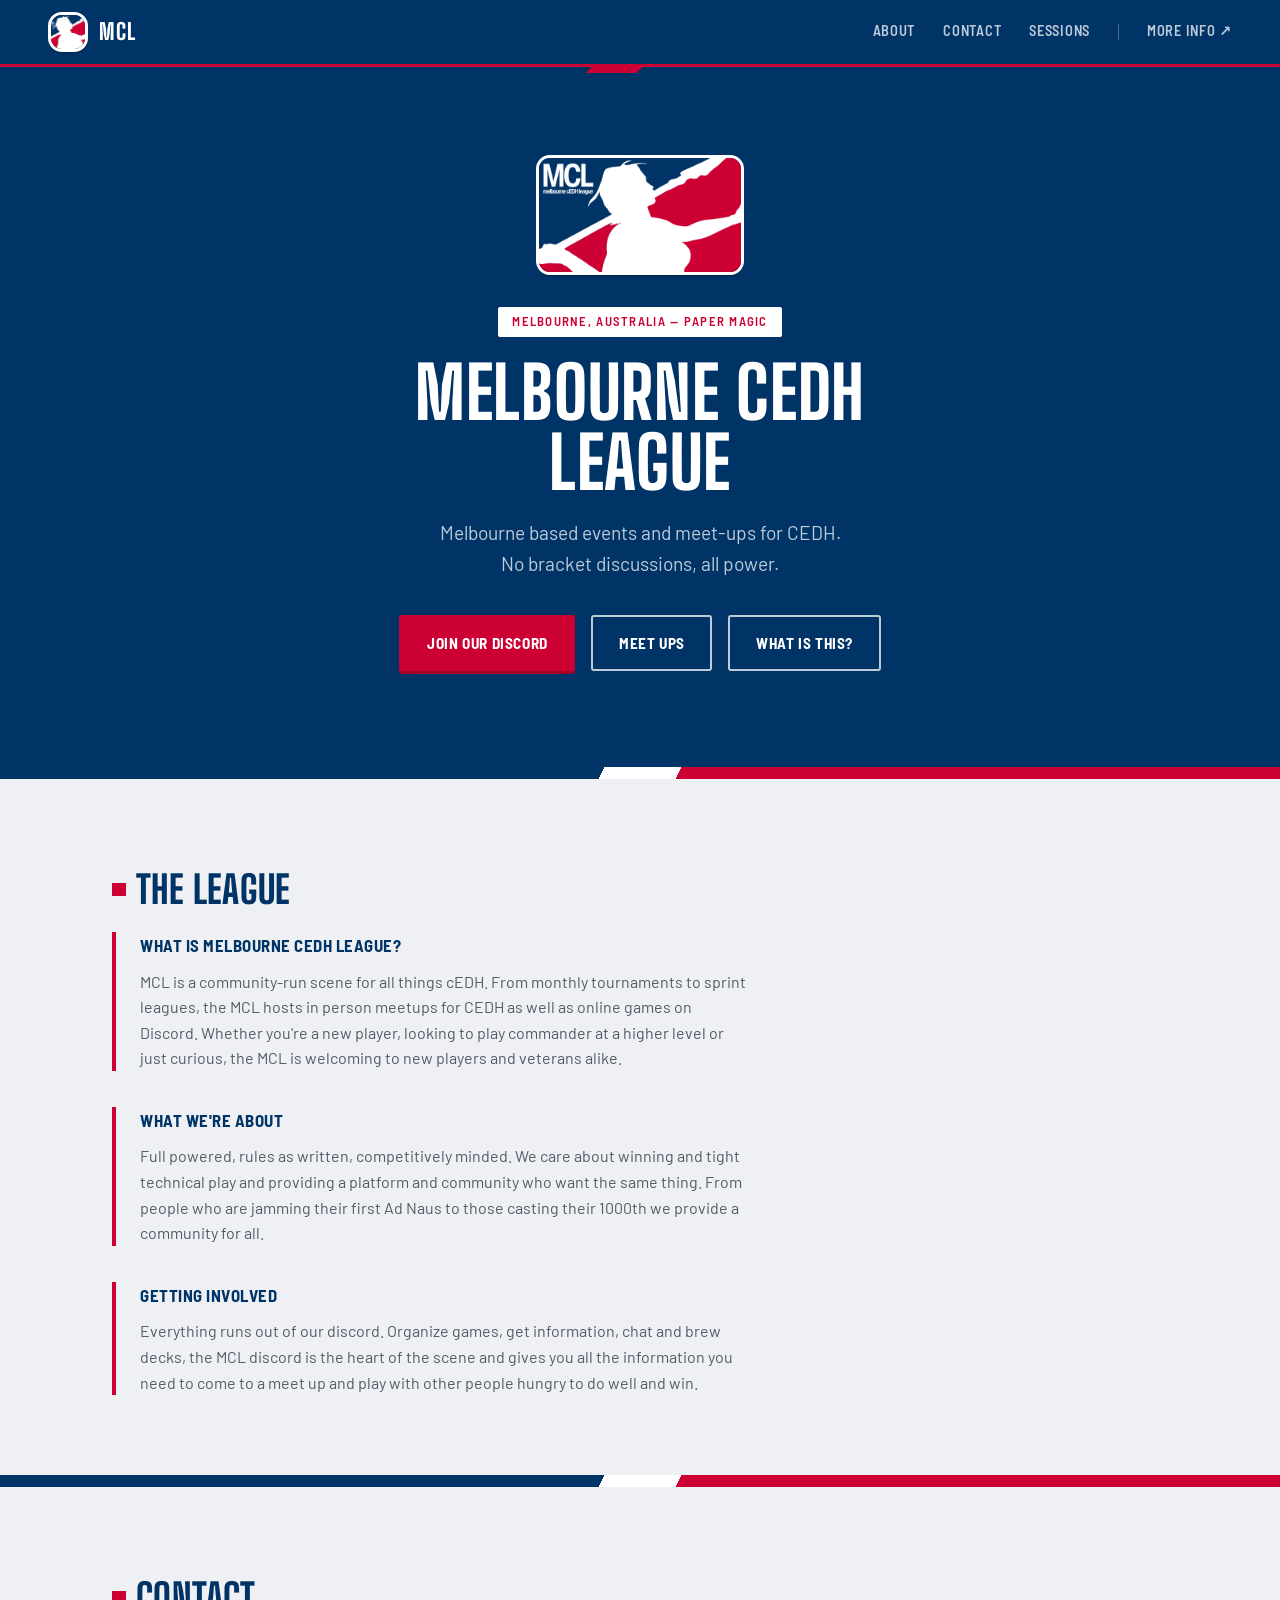
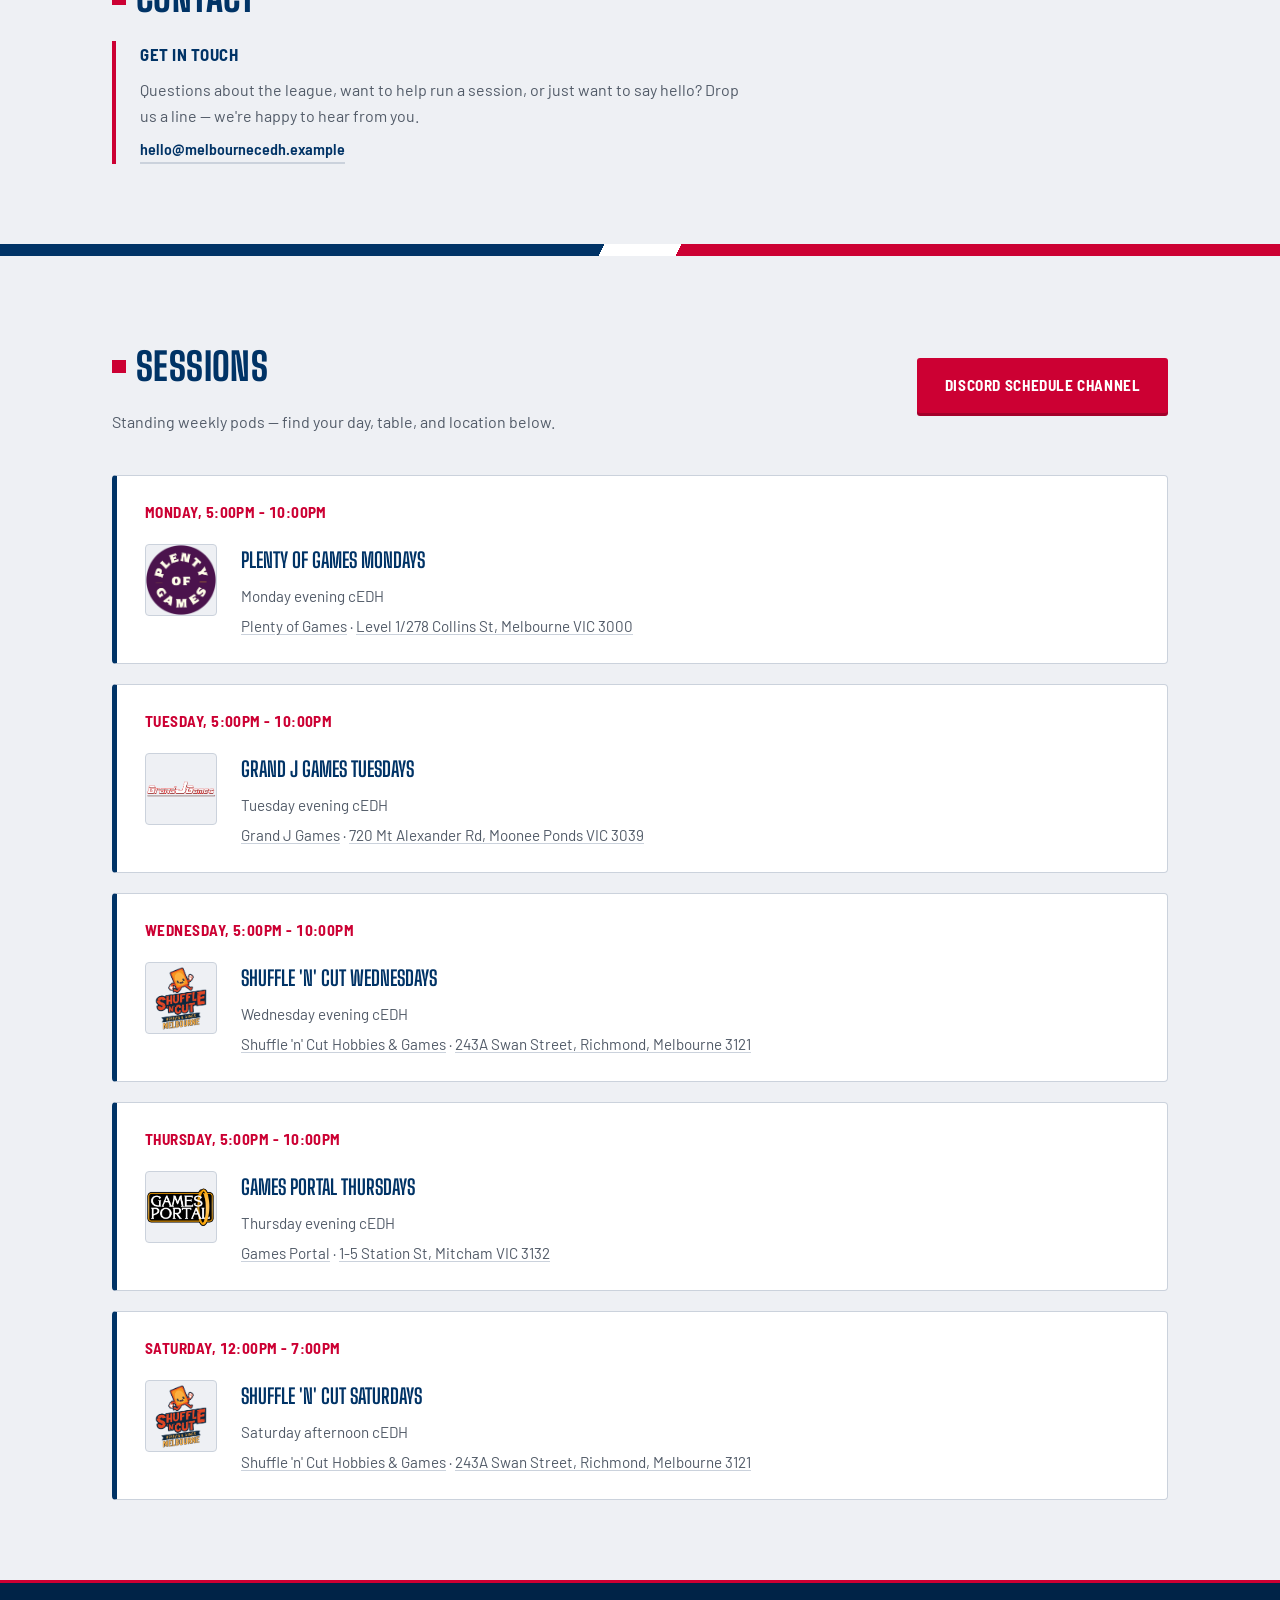
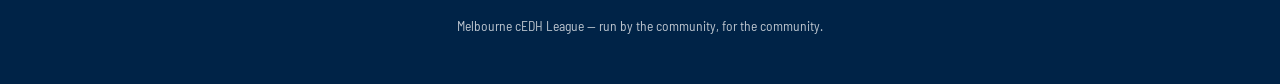
==== commit 293fe99e: "Updated copy" ====
--- a/index.html
+++ b/index.html
@@ -38,12 +38,11 @@
         <p class="eyebrow">Melbourne, Australia — paper Magic</p>
         <h1 class="nameplate">Melbourne cEDH League</h1>
         <p class="hero-sub">
-          A community-run tournament scene for competitive Commander.
-          Tight pods, honest brackets, no wasted turns.
+          Melbourne based events and meet-ups for CEDH. No bracket discussions, all power.
         </p>
         <div class="hero-actions">
           <a class="btn btn-primary" href="https://discord.gg/BtbW4StcfY" target="_blank" rel="noopener noreferrer">Join our Discord</a>
-          <a class="btn btn-ghost" href="#sessions">See sessions</a>
+          <a class="btn btn-ghost" href="#sessions">Meet ups</a>
           <a class="btn btn-ghost" href="#about">What is this?</a>
         </div>
       </div>
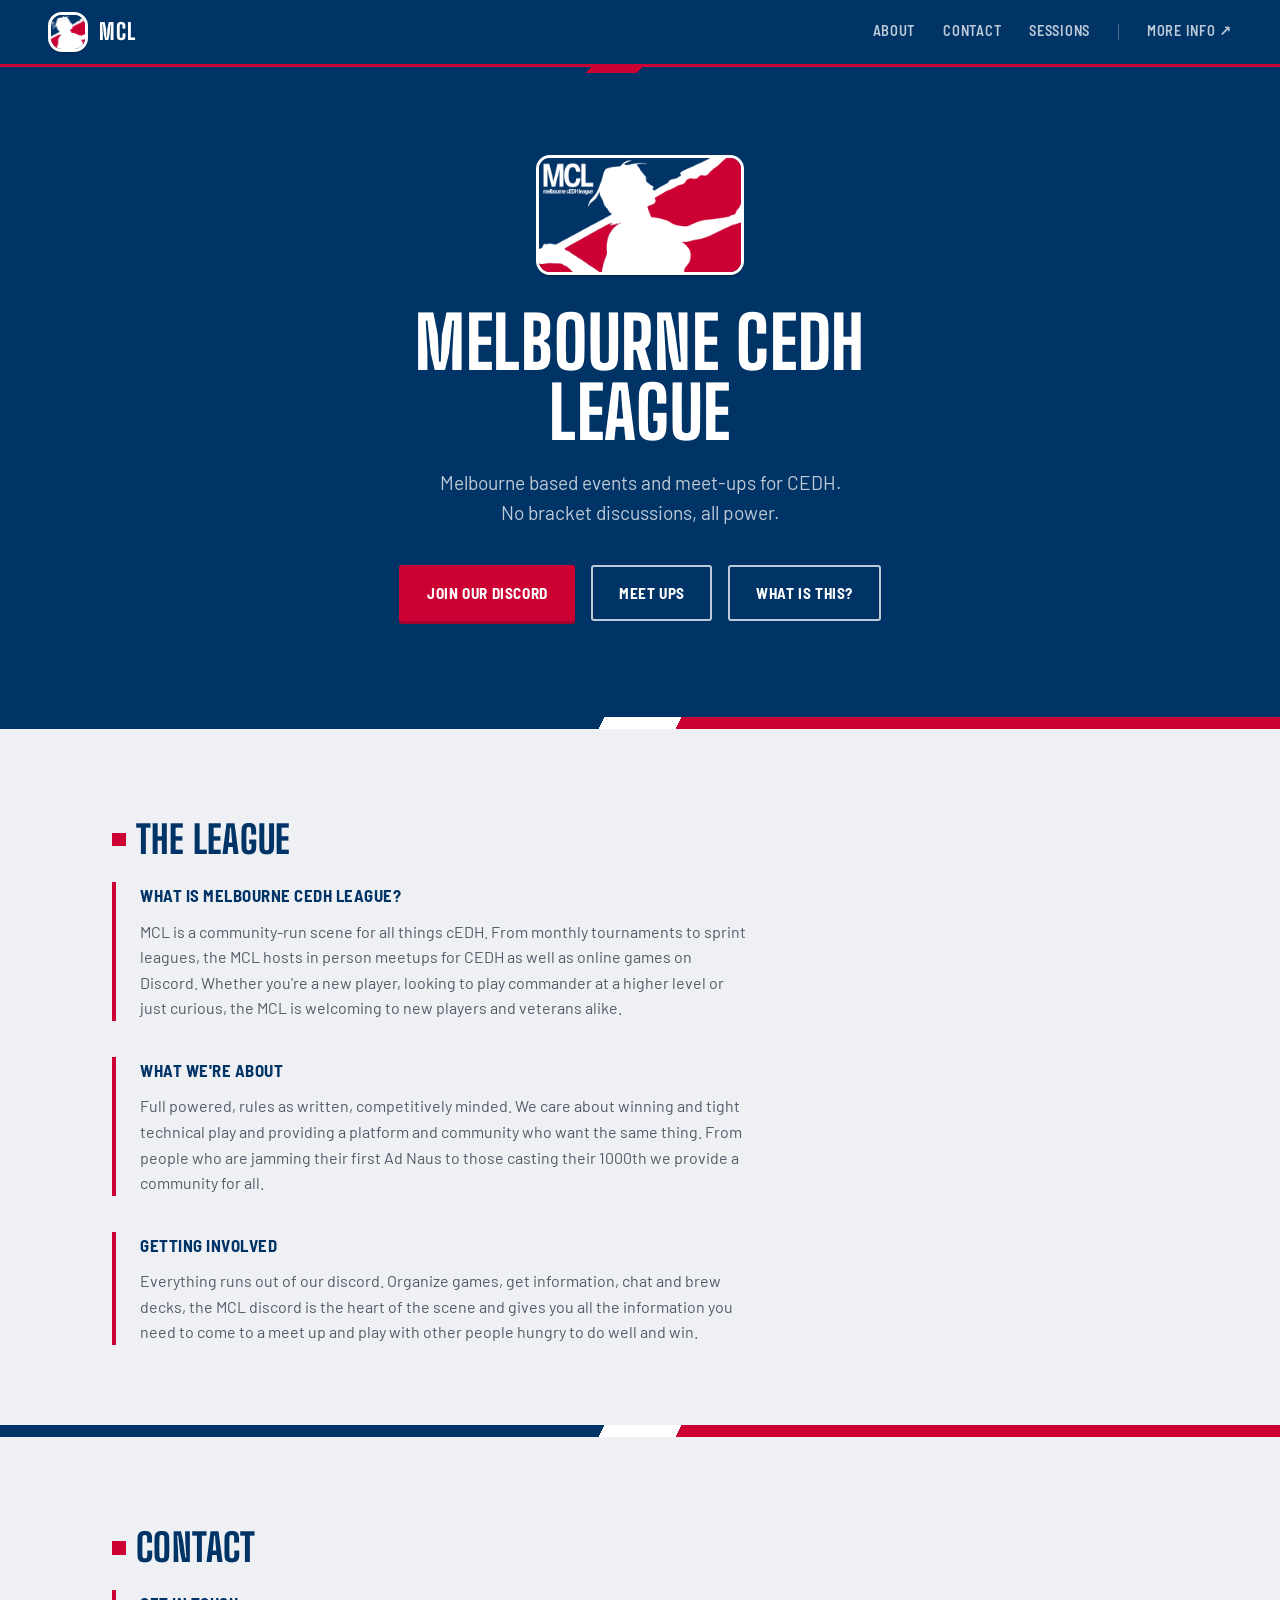
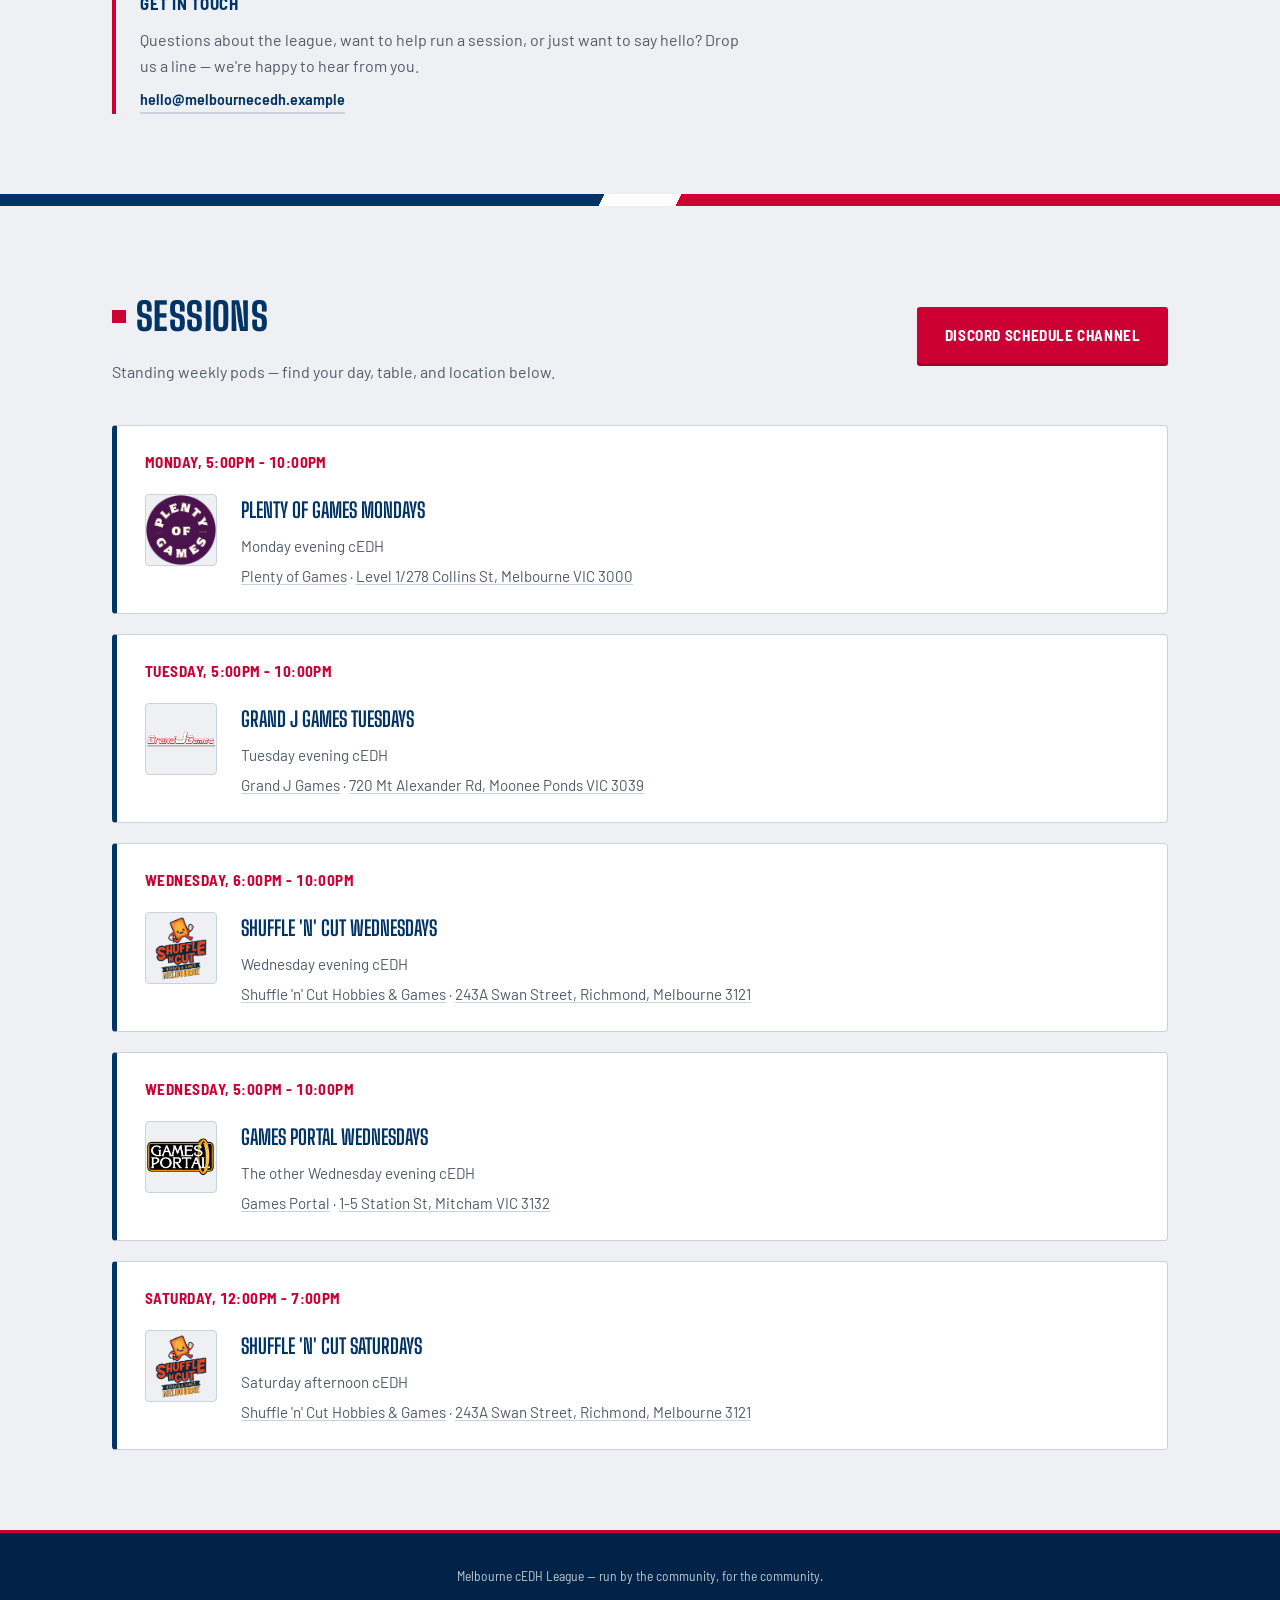
==== commit 5699eda9: "Updated sessions, removed banner" ====
--- a/index.html
+++ b/index.html
@@ -35,7 +35,7 @@
         <span class="hero-patch patch-frame" aria-hidden="true">
           <img src="logo.png" alt="Melbourne cEDH League" />
         </span>
-        <p class="eyebrow">Melbourne, Australia — paper Magic</p>
+        <!--p class="eyebrow">Melbourne, Australia — paper Magic</p-->
         <h1 class="nameplate">Melbourne cEDH League</h1>
         <p class="hero-sub">
           Melbourne based events and meet-ups for CEDH. No bracket discussions, all power.
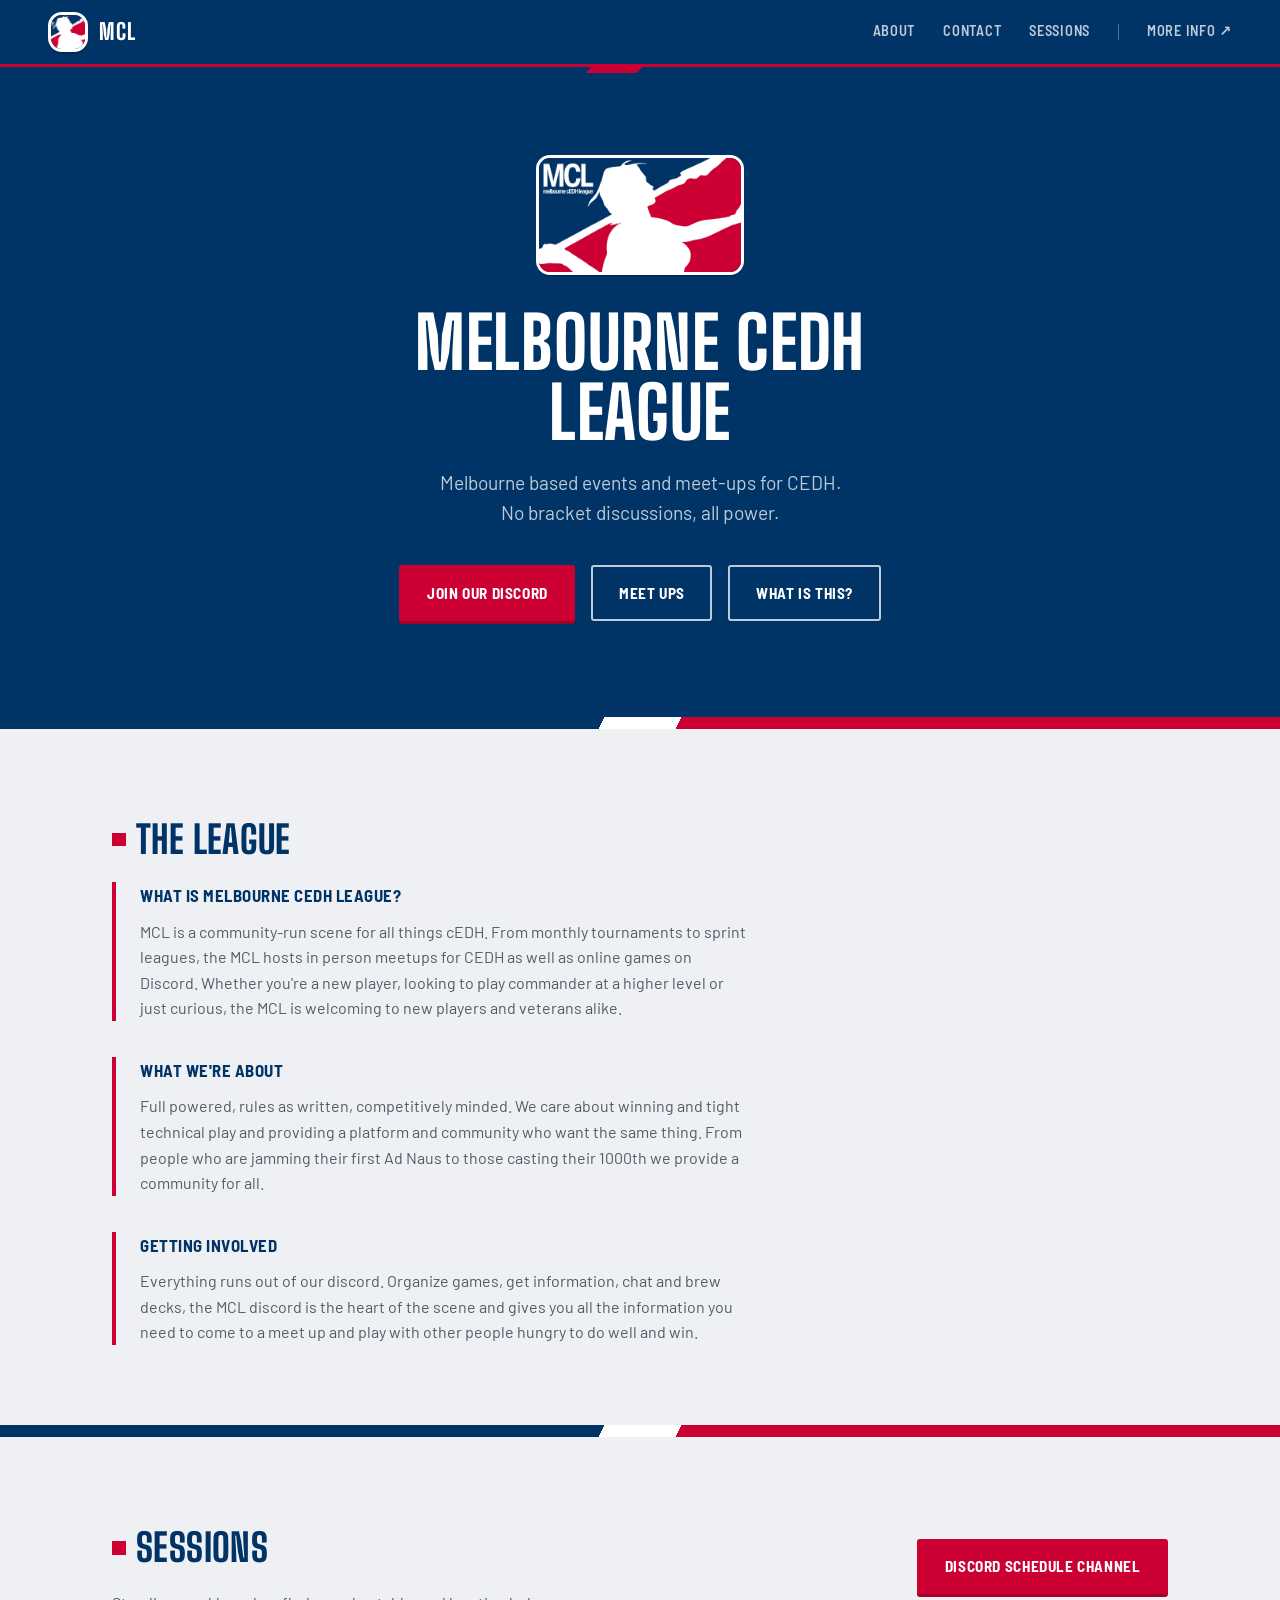
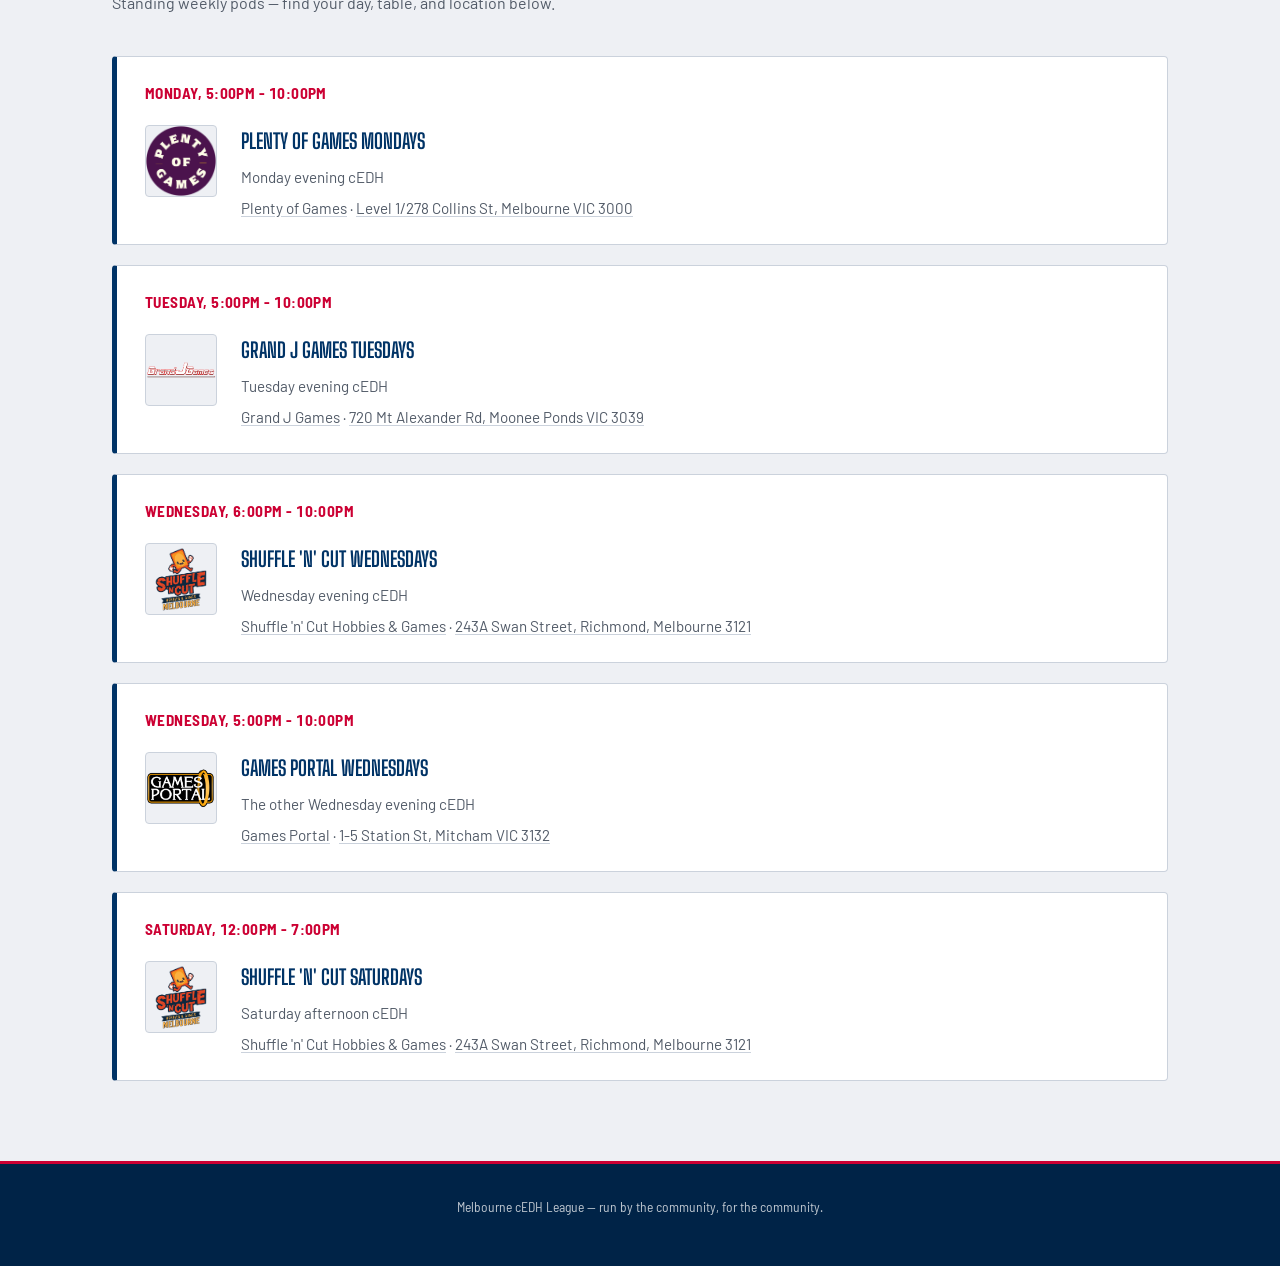
==== commit d5106f7b: "Removed contact section, updated faq" ====
--- a/index.html
+++ b/index.html
@@ -58,7 +58,7 @@
     </section>
 
     <div class="diagonal-rule" aria-hidden="true"></div>
-
+<!-- Contact section
     <section id="contact" class="section">
       <h2 class="section-title">Contact</h2>
       <div id="contact-content" class="about-grid">
@@ -66,8 +66,10 @@
       </div>
     </section>
 
+
     <div class="diagonal-rule" aria-hidden="true"></div>
-
+  -->
+    
     <section id="sessions" class="section">
       <div class="section-head">
         <div>
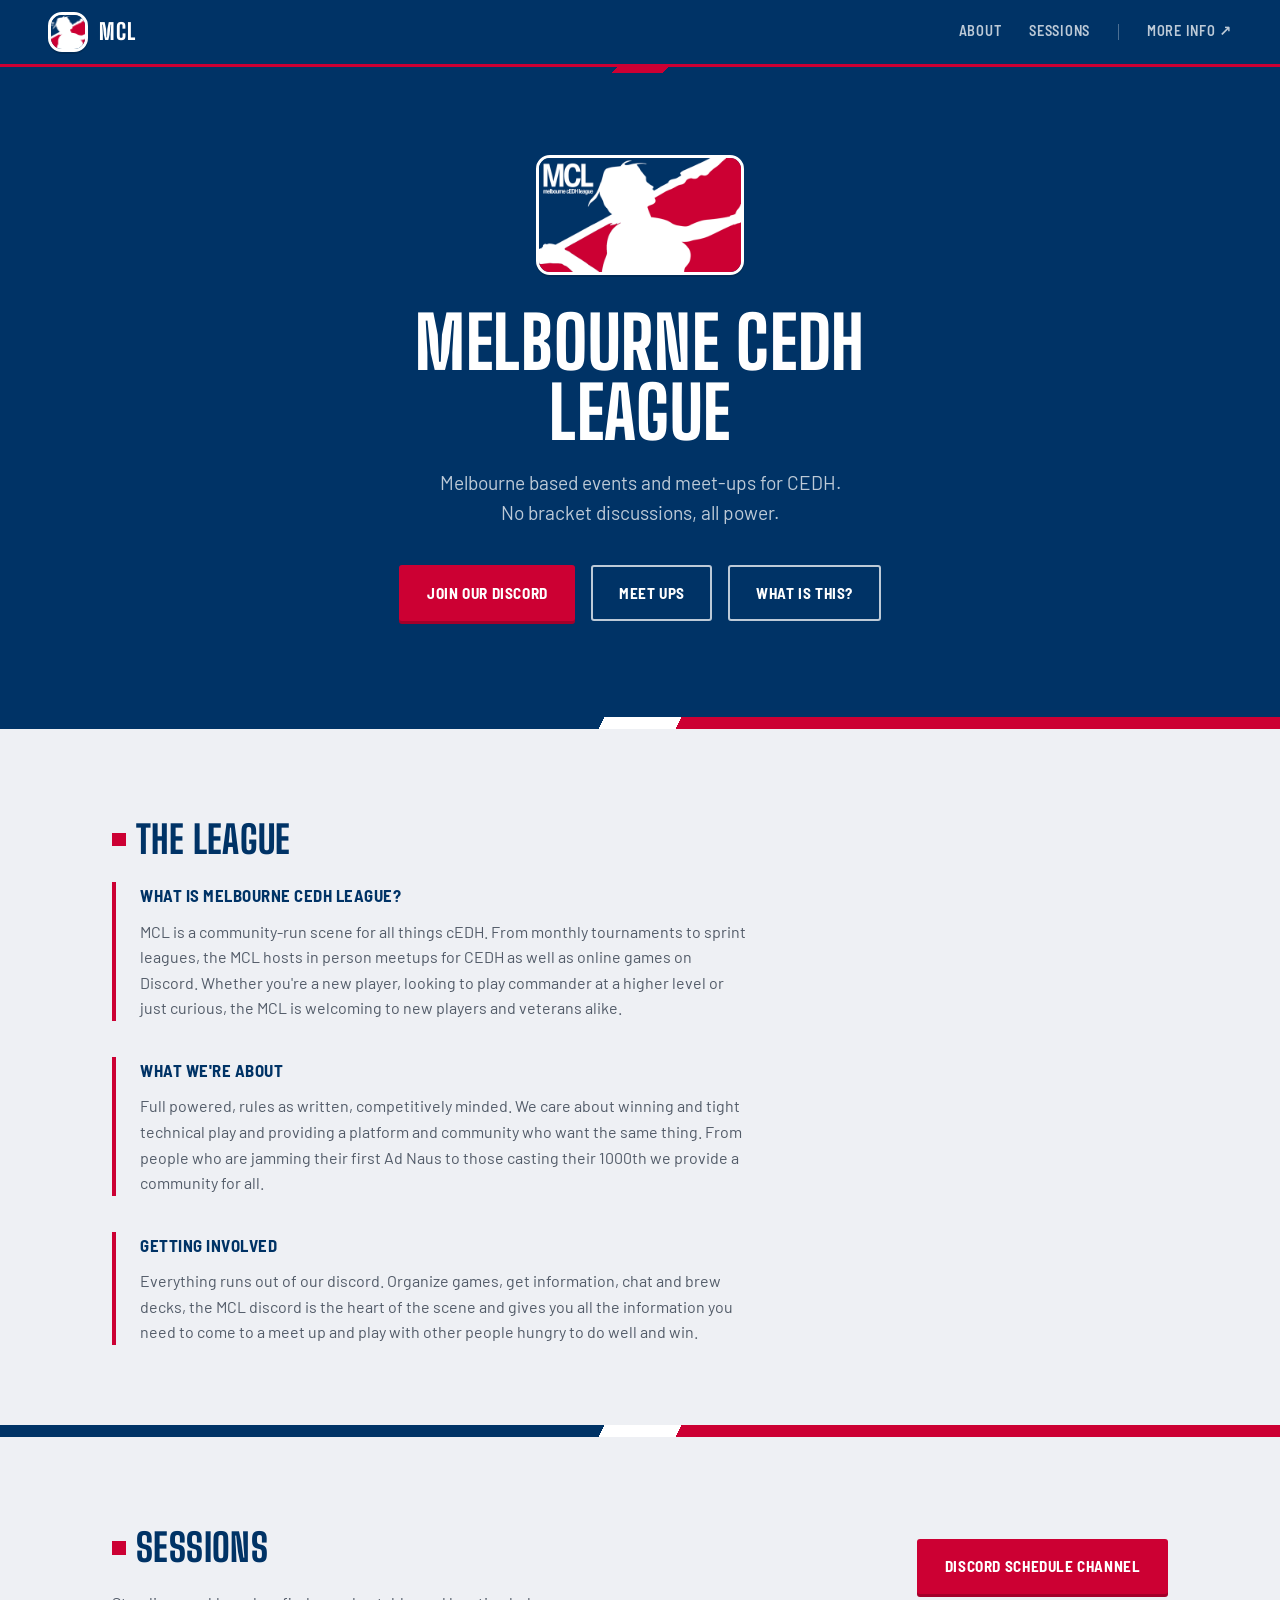
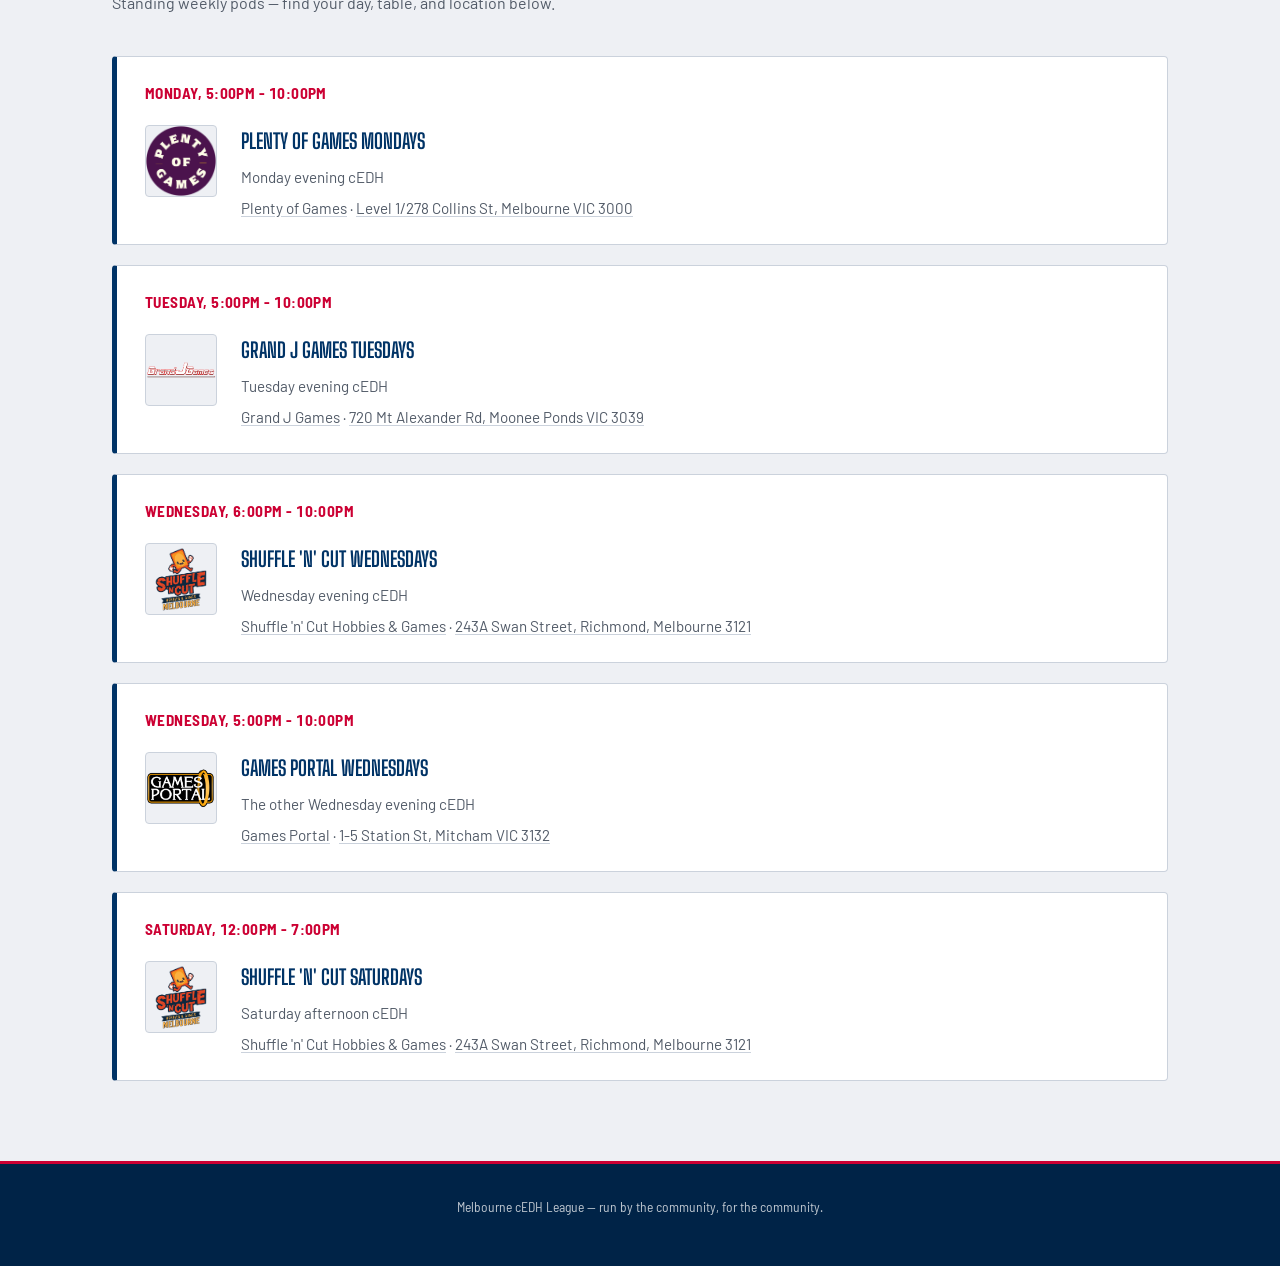
==== commit e14a3f0c: "Typo, removed Contact from header" ====
--- a/index.html
+++ b/index.html
@@ -22,7 +22,6 @@
     </a>
     <nav class="site-nav">
       <a href="#about">About</a>
-      <a href="#contact">Contact</a>
       <a href="#sessions">Sessions</a>
       <span class="nav-divider" aria-hidden="true"></span>
       <a href="info.html">More Info <span aria-hidden="true">↗</span></a>
--- a/css/style.css
+++ b/css/style.css
@@ -201,7 +201,7 @@
 .hero {
   padding: clamp(3rem, 9vw, 5.5rem) var(--edge) clamp(3.5rem, 9vw, 6rem);
   background:
-    linear-gradient(135deg, var(--navy) 46%, var(--red) 46%, var(--red) 50%, var(--navy) 50%) top / 100% 6px no-repeat,
+    linear-gradient(135deg, var(--navy) 48%, var(--red) 48%, var(--red) 52%, var(--navy) 52%) top / 100% 6px no-repeat,
     var(--navy);
   text-align: center;
 }
@@ -541,7 +541,7 @@
 .page-hero {
   padding: clamp(2.5rem, 7vw, 4rem) var(--edge);
   background:
-    linear-gradient(135deg, var(--navy) 46%, var(--red) 46%, var(--red) 50%, var(--navy) 50%) top / 100% 6px no-repeat,
+    linear-gradient(135deg, var(--navy) 48%, var(--red) 48%, var(--red) 52%, var(--navy) 52%) top / 100% 6px no-repeat,
     var(--navy);
   text-align: center;
 }
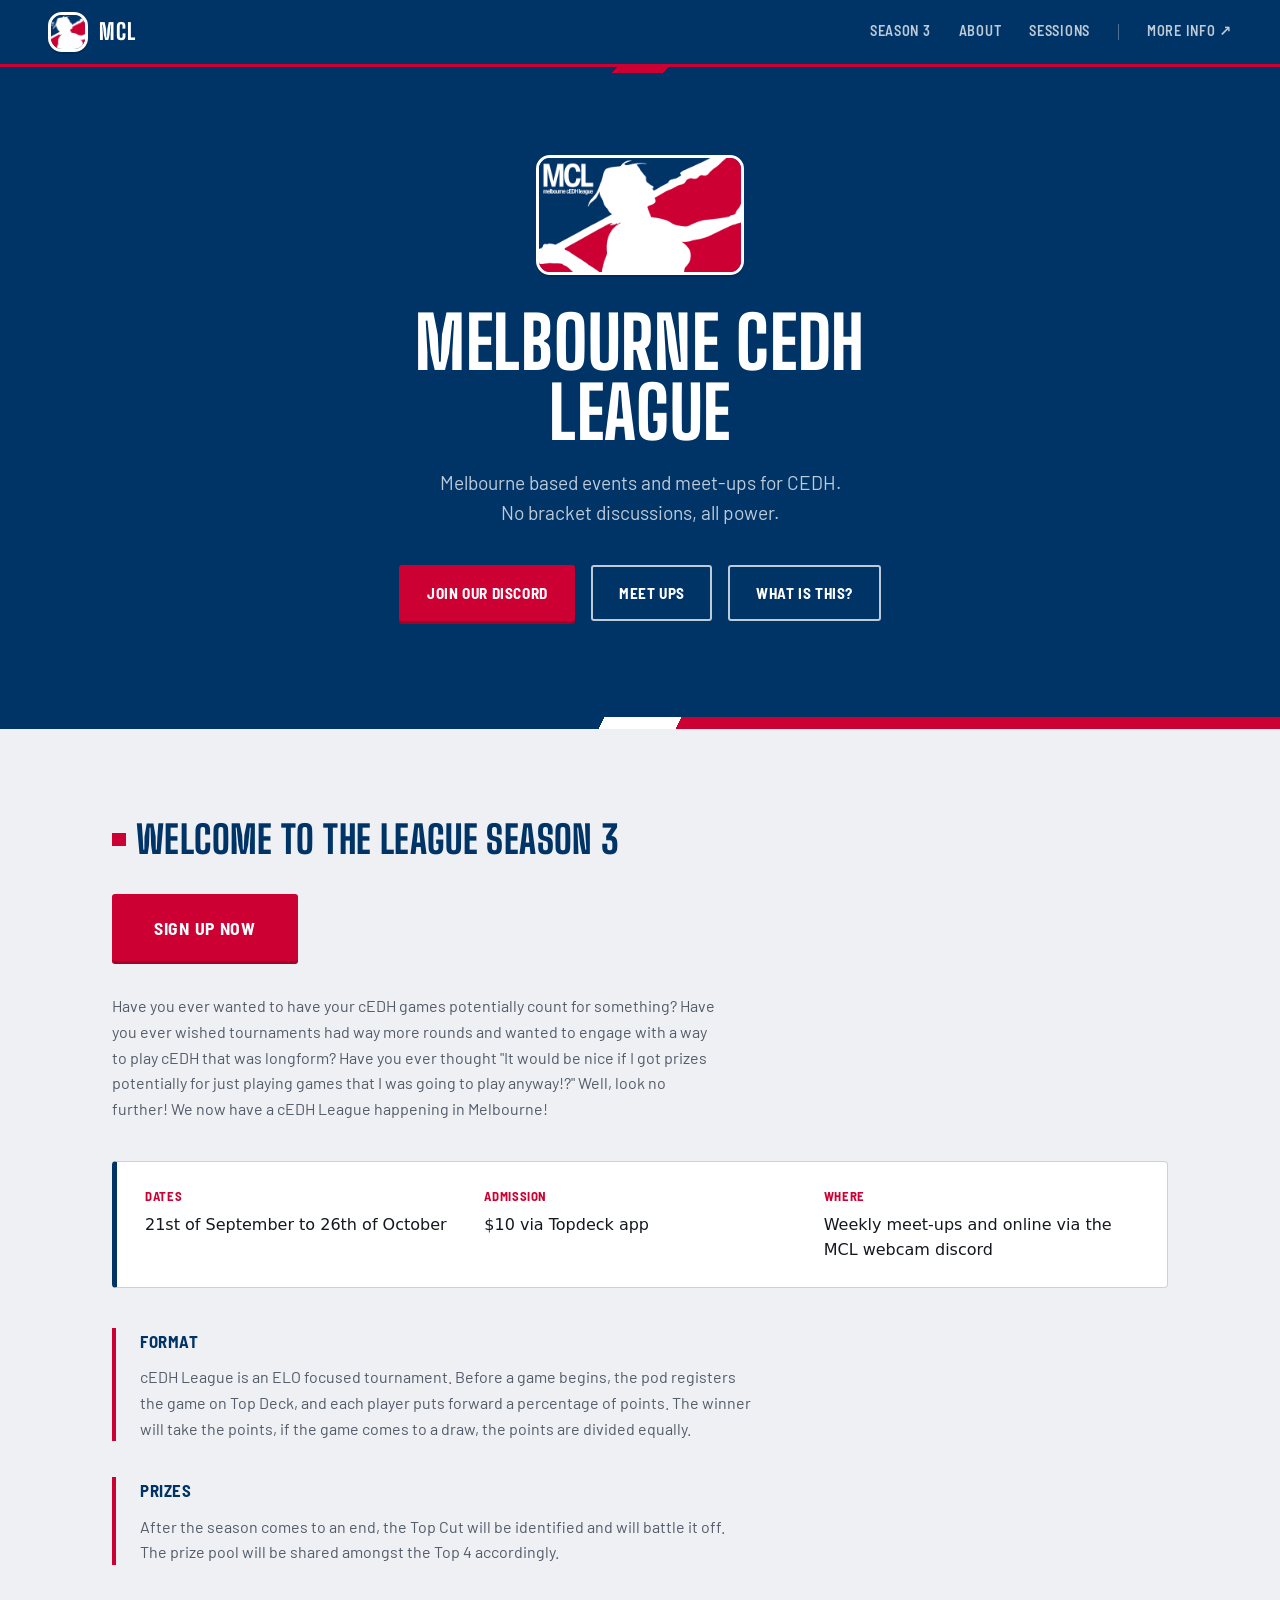
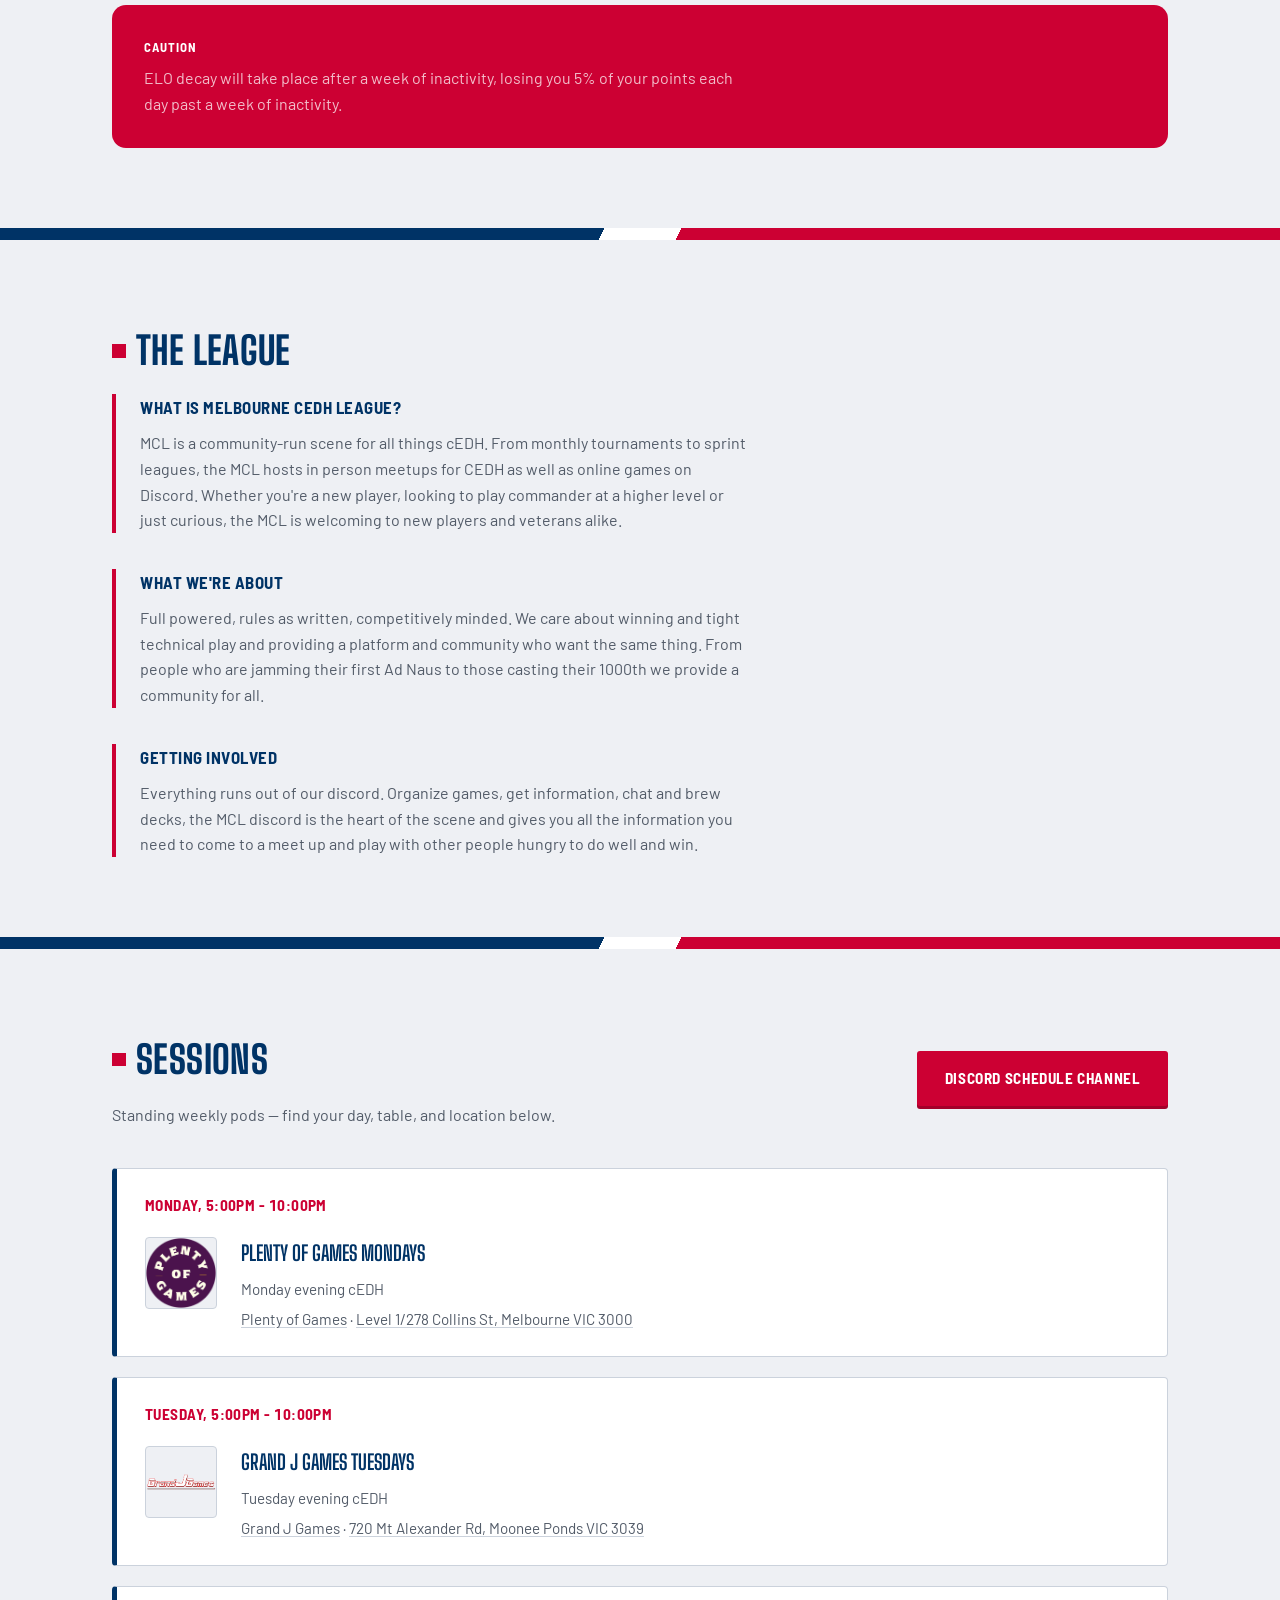
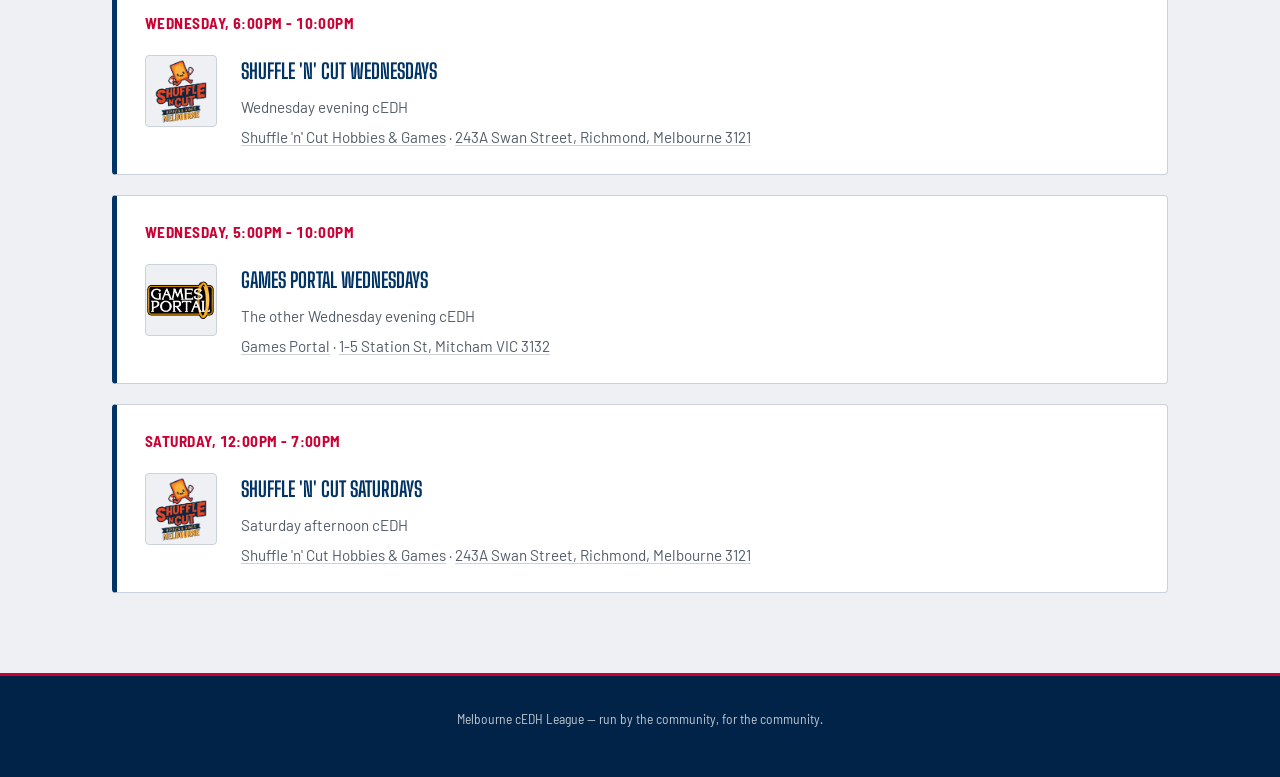
==== commit 522e2265: "Add Season 3 announcement section to landing page Introduces a new section between the hero and "The" ====
--- a/index.html
+++ b/index.html
@@ -21,6 +21,7 @@
       <span class="brand-text" aria-hidden="true">MCL</span>
     </a>
     <nav class="site-nav">
+      <a href="#season">Season 3</a>
       <a href="#about">About</a>
       <a href="#sessions">Sessions</a>
       <span class="nav-divider" aria-hidden="true"></span>
@@ -44,6 +45,14 @@
           <a class="btn btn-ghost" href="#sessions">Meet ups</a>
           <a class="btn btn-ghost" href="#about">What is this?</a>
         </div>
+      </div>
+    </section>
+
+    <div class="diagonal-rule" aria-hidden="true"></div>
+
+    <section id="season" class="section">
+      <div id="season-content" class="season-content">
+        <p class="loading">Loading…</p>
       </div>
     </section>
 
--- a/css/style.css
+++ b/css/style.css
@@ -387,6 +387,79 @@
 }
 
 /* ========================================================================
+   Season announcement
+   ======================================================================== */
+
+.season-content .section-title {
+  margin-bottom: 1.5rem;
+}
+
+.season-cta {
+  margin-bottom: 2rem;
+  padding: 1.1rem 2.5rem;
+  font-size: 1.1rem;
+}
+
+.season-intro {
+  color: var(--ink-dim);
+  max-width: 68ch;
+  margin-bottom: 2.5rem;
+}
+
+.season-details {
+  display: grid;
+  grid-template-columns: repeat(auto-fit, minmax(12rem, 1fr));
+  gap: 1.5rem;
+  margin: 0 0 2.5rem;
+  padding: 1.5rem 1.75rem;
+  background: var(--chalk);
+  border: 1px solid var(--rule);
+  border-left: 5px solid var(--navy);
+  border-radius: 4px;
+}
+
+.season-detail-label {
+  font-family: var(--font-utility);
+  font-weight: 700;
+  font-size: 0.8rem;
+  color: var(--red);
+  text-transform: uppercase;
+  letter-spacing: 0.05em;
+  margin-bottom: 0.3rem;
+}
+
+.season-detail-value {
+  color: var(--ink);
+  font-weight: 500;
+}
+
+.season-blocks {
+  margin-bottom: 2.5rem;
+}
+
+.season-caution {
+  background: var(--red);
+  color: var(--chalk);
+  border-radius: var(--radius);
+  padding: clamp(1.5rem, 4vw, 2rem);
+}
+
+.season-caution-label {
+  font-family: var(--font-utility);
+  font-weight: 700;
+  font-size: 0.8rem;
+  text-transform: uppercase;
+  letter-spacing: 0.08em;
+  color: var(--chalk);
+  margin-bottom: 0.5rem;
+}
+
+.season-caution p:last-child {
+  color: var(--on-navy-dim);
+  max-width: 68ch;
+}
+
+/* ========================================================================
    About ("The League")
    ======================================================================== */
 
